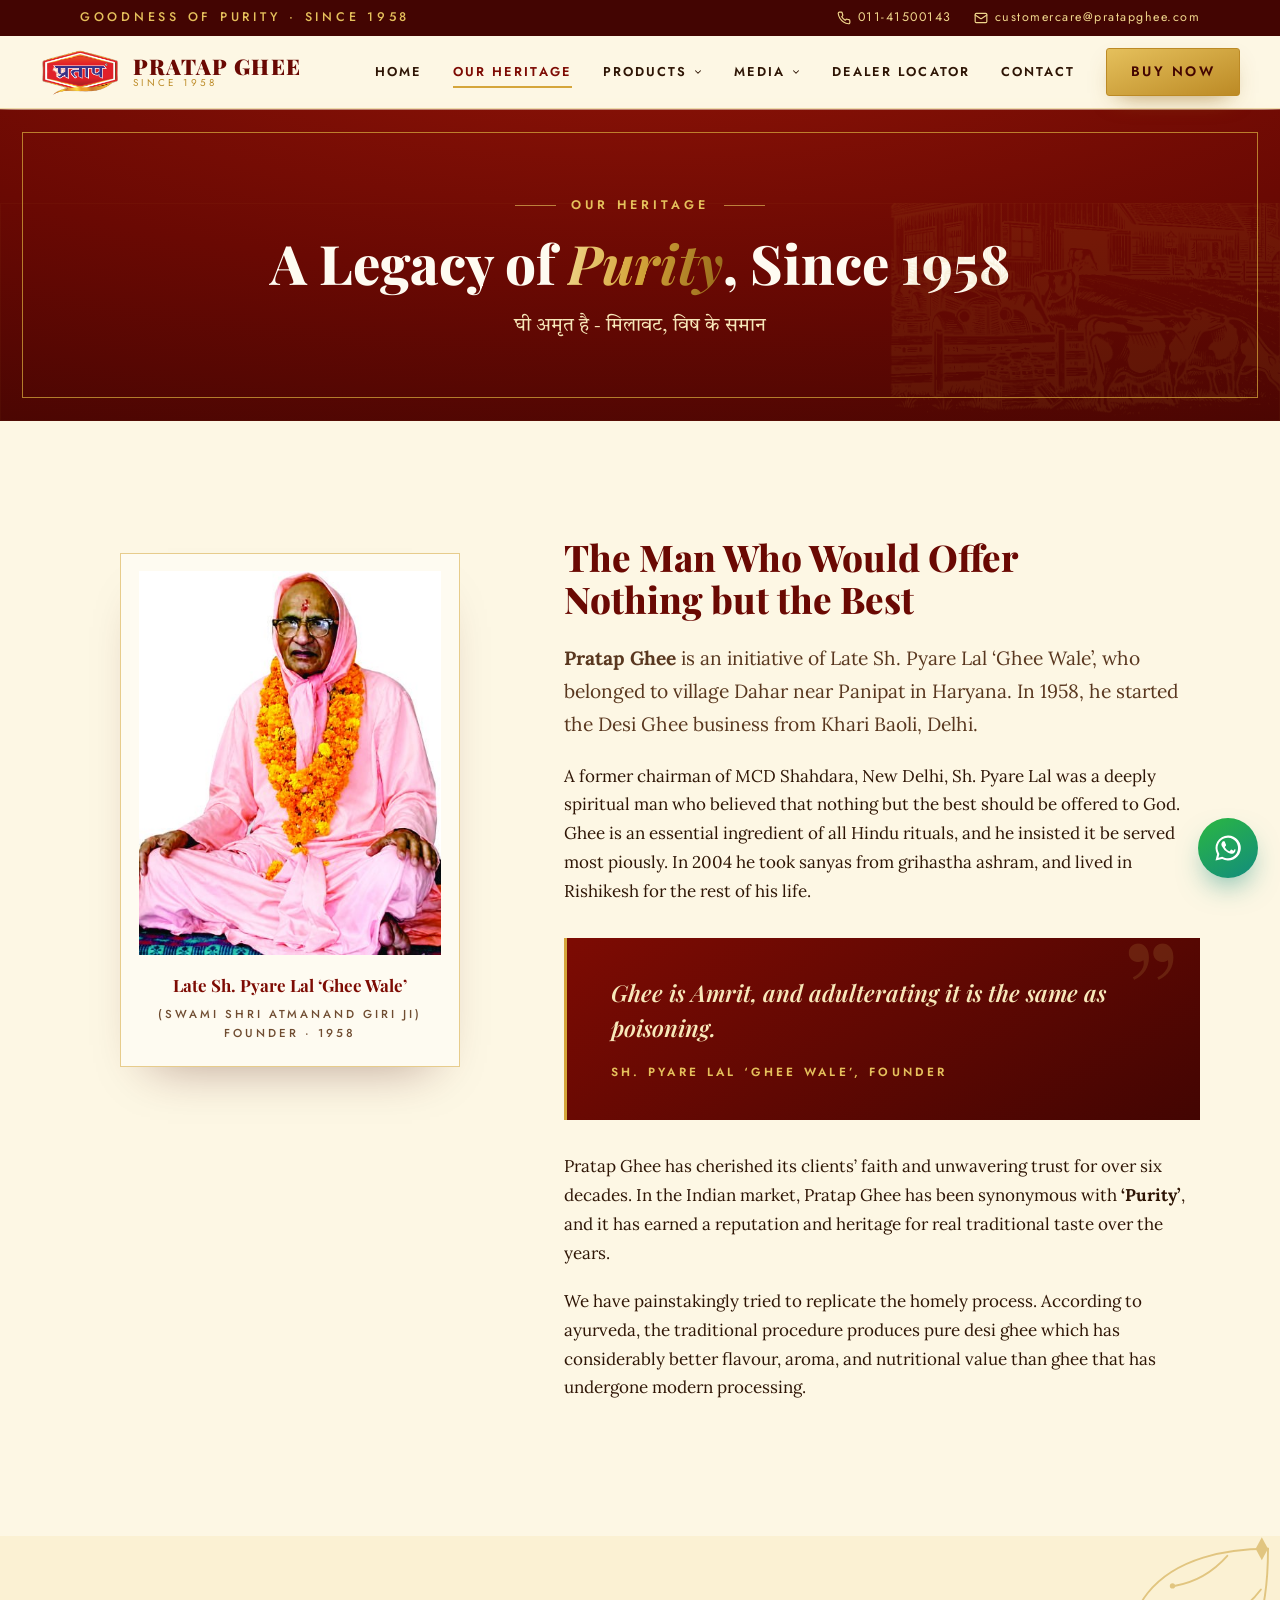
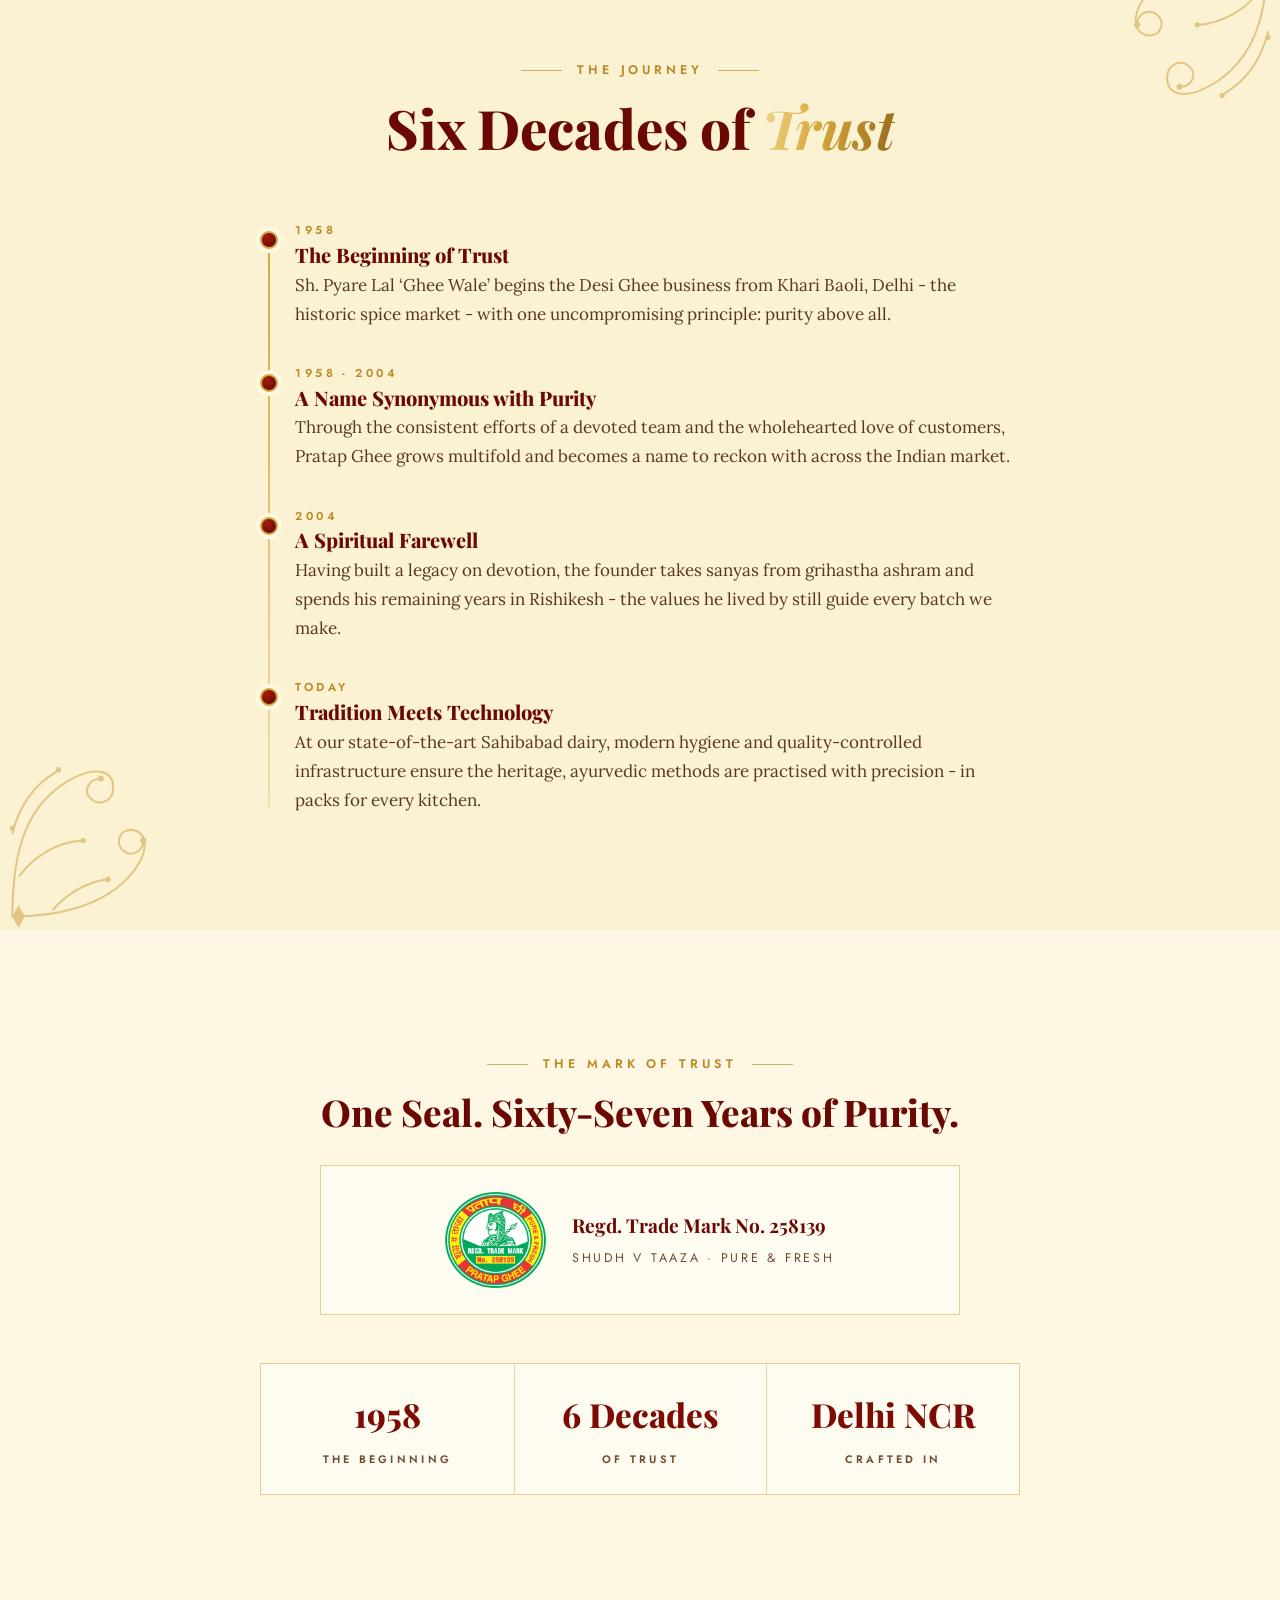
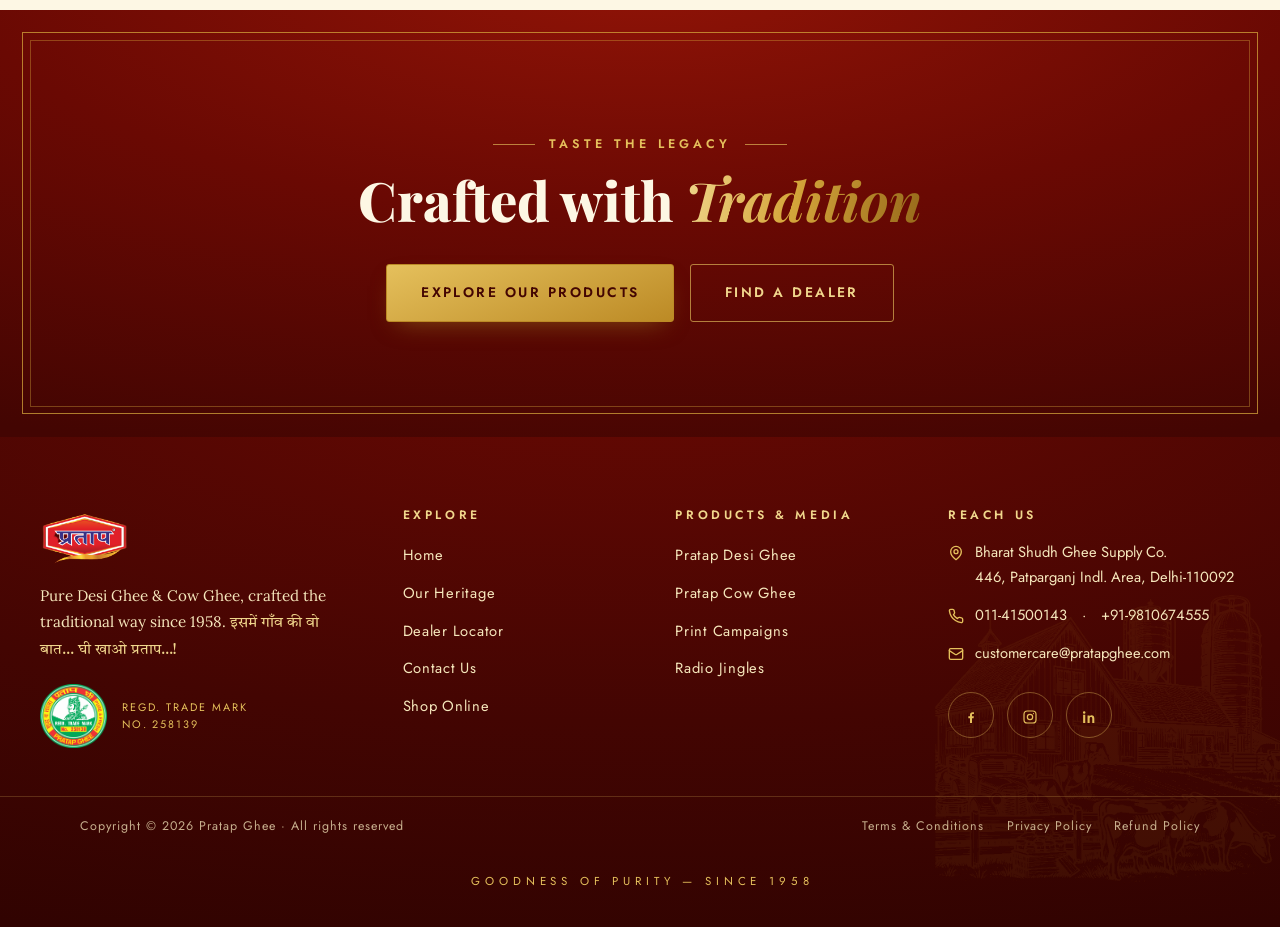
==== about.html @ 8f1a47c0 "Pratap Ghee website - design review build" ====
<!doctype html>
<html lang="en">
<head>
  <meta charset="utf-8">
  <meta name="viewport" content="width=device-width, initial-scale=1">
  <meta name="robots" content="noindex, nofollow">
  <title>Our Heritage - A Legacy of Purity Since 1958 | Pratap Ghee</title>
  <meta name="description" content="The story of Pratap Ghee - founded in 1958 by Late Sh. Pyare Lal 'Ghee Wale' at Khari Baoli, Delhi. Six decades of purity, tradition and trust.">
  <link rel="icon" type="image/png" href="assets/img/favicon.png">
  <link rel="preconnect" href="https://fonts.googleapis.com">
  <link rel="preconnect" href="https://fonts.gstatic.com" crossorigin>
  <link href="https://fonts.googleapis.com/css2?family=Playfair+Display:ital,wght@0,600;0,700;0,800;0,900;1,600;1,700&family=Lora:ital,wght@0,400;0,500;1,400&family=Jost:wght@400;500;600;700&family=Tiro+Devanagari+Hindi&display=swap" rel="stylesheet">
  <link rel="stylesheet" href="css/style.css">
</head>
<body>
  <a class="skip-link" href="#main">Skip to main content</a>

  <div class="topbar">
    <div class="container">
      <span class="topbar__tag">Goodness of Purity &middot; Since 1958</span>
      <div class="topbar__links">
        <a href="tel:01141500143"><svg viewBox="0 0 24 24" fill="none" stroke="currentColor" stroke-width="2" stroke-linecap="round" stroke-linejoin="round" aria-hidden="true"><path d="M22 16.9v3a2 2 0 0 1-2.2 2 19.8 19.8 0 0 1-8.6-3.1 19.5 19.5 0 0 1-6-6A19.8 19.8 0 0 1 2.1 4.2 2 2 0 0 1 4.1 2h3a2 2 0 0 1 2 1.7c.13.96.36 1.9.7 2.8a2 2 0 0 1-.45 2.1L8.1 9.9a16 16 0 0 0 6 6l1.3-1.3a2 2 0 0 1 2.1-.45c.9.34 1.84.57 2.8.7A2 2 0 0 1 22 16.9z"/></svg>011-41500143</a>
        <a href="mailto:customercare@pratapghee.com"><svg viewBox="0 0 24 24" fill="none" stroke="currentColor" stroke-width="2" stroke-linecap="round" stroke-linejoin="round" aria-hidden="true"><rect width="20" height="16" x="2" y="4" rx="2"/><path d="m22 7-8.97 5.7a1.94 1.94 0 0 1-2.06 0L2 7"/></svg>customercare@pratapghee.com</a>
      </div>
    </div>
  </div>

  <header class="site-header">
    <div class="container site-header__inner">
      <a class="brand" href="index.html" aria-label="Pratap Ghee - Home">
        <img src="assets/img/logo.png" alt="Pratap Ghee logo" width="151" height="98">
        <span class="brand__text">
          <span class="brand__name">PRATAP GHEE</span>
          <span class="brand__tag">Since 1958</span>
        </span>
      </a>
      <nav class="nav" aria-label="Primary">
        <a class="nav__link" href="index.html">Home</a>
        <a class="nav__link" href="about.html" aria-current="page">Our Heritage</a>
        <div class="has-dropdown">
          <button class="nav__link" type="button" aria-expanded="false" aria-haspopup="true">Products
            <svg class="nav__caret" viewBox="0 0 24 24" fill="none" stroke="currentColor" stroke-width="2.5" stroke-linecap="round" stroke-linejoin="round" aria-hidden="true"><path d="m6 9 6 6 6-6"/></svg>
          </button>
          <div class="dropdown">
            <a href="pratap-desi-ghee.html">Pratap Desi Ghee</a>
            <a href="pratap-cow-ghee.html">Pratap Cow Ghee</a>
          </div>
        </div>
        <div class="has-dropdown">
          <button class="nav__link" type="button" aria-expanded="false" aria-haspopup="true">Media
            <svg class="nav__caret" viewBox="0 0 24 24" fill="none" stroke="currentColor" stroke-width="2.5" stroke-linecap="round" stroke-linejoin="round" aria-hidden="true"><path d="m6 9 6 6 6-6"/></svg>
          </button>
          <div class="dropdown">
            <a href="print.html">Print Campaigns</a>
            <a href="radio.html">Radio Jingles</a>
          </div>
        </div>
        <a class="nav__link" href="dealer-locator.html">Dealer Locator</a>
        <a class="nav__link" href="contact.html">Contact</a>
        <a class="btn btn--gold" href="https://www.shop.pratapghee.com/" target="_blank" rel="noopener">Buy Now</a>
      </nav>
      <button class="nav-toggle" id="nav-open" aria-expanded="false" aria-label="Open menu">
        <svg viewBox="0 0 24 24" fill="none" stroke="currentColor" stroke-width="2" stroke-linecap="round" aria-hidden="true"><path d="M4 6h16M4 12h16M4 18h16"/></svg>
      </button>
    </div>
  </header>

  <div class="drawer" id="drawer">
    <div class="drawer__scrim"></div>
    <div class="drawer__panel" role="dialog" aria-modal="true" aria-label="Menu">
      <div class="drawer__head">
        <img src="assets/img/logo.png" alt="Pratap Ghee">
        <button class="drawer__close" id="nav-close" aria-label="Close menu">
          <svg viewBox="0 0 24 24" fill="none" stroke="currentColor" stroke-width="2" stroke-linecap="round" aria-hidden="true"><path d="M18 6 6 18M6 6l12 12"/></svg>
        </button>
      </div>
      <nav aria-label="Mobile">
        <a href="index.html">Home</a>
        <a href="about.html" aria-current="page">Our Heritage</a>
        <span class="drawer__group">Products</span>
        <a class="drawer__sub" href="pratap-desi-ghee.html">Pratap Desi Ghee</a>
        <a class="drawer__sub" href="pratap-cow-ghee.html">Pratap Cow Ghee</a>
        <span class="drawer__group">Media</span>
        <a class="drawer__sub" href="print.html">Print Campaigns</a>
        <a class="drawer__sub" href="radio.html">Radio Jingles</a>
        <a href="dealer-locator.html">Dealer Locator</a>
        <a href="contact.html">Contact</a>
        <a class="btn btn--gold" href="https://www.shop.pratapghee.com/" target="_blank" rel="noopener">Buy Now</a>
      </nav>
    </div>
  </div>

  <main id="main">
    <section class="page-hero gold-frame">
      <div class="container">
        <p class="eyebrow reveal">Our Heritage</p>
        <h1 class="display-lg reveal" data-delay="1">A Legacy of <em class="gold-italic">Purity</em>, Since 1958</h1>
        <p class="sub reveal" data-delay="2" lang="hi">घी अमृत है - मिलावट, विष के समान</p>
      </div>
    </section>

    <section class="section section--cream" aria-labelledby="story-h">
      <div class="container heritage">
        <figure class="portrait-card reveal">
          <img src="assets/img/founder.jpg" alt="Late Sh. Pyare Lal 'Ghee Wale' (Swami Shri Atmanand Giri Ji), founder of Pratap Ghee, seated in saffron robes with a marigold garland" width="434" height="550">
          <figcaption>Late Sh. Pyare Lal &lsquo;Ghee Wale&rsquo;<span>(Swami Shri Atmanand Giri Ji)<br>Founder &middot; 1958</span></figcaption>
        </figure>
        <div>
          <h2 id="story-h" class="display-md reveal">The Man Who Would Offer<br>Nothing but the Best</h2>
          <p class="lead reveal" data-delay="1"><strong>Pratap Ghee</strong> is an initiative of Late Sh. Pyare Lal &lsquo;Ghee Wale&rsquo;, who belonged to village Dahar near Panipat in Haryana. In 1958, he started the Desi Ghee business from Khari Baoli, Delhi.</p>
          <p class="reveal" data-delay="1">A former chairman of MCD Shahdara, New Delhi, Sh. Pyare Lal was a deeply spiritual man who believed that nothing but the best should be offered to God. Ghee is an essential ingredient of all Hindu rituals, and he insisted it be served most piously. In 2004 he took sanyas from grihastha ashram, and lived in Rishikesh for the rest of his life.</p>
          <div class="quote-box reveal" data-delay="2">
            <blockquote>Ghee is Amrit, and adulterating it is the same as poisoning.</blockquote>
            <cite>Sh. Pyare Lal &lsquo;Ghee Wale&rsquo;, Founder</cite>
          </div>
          <p class="reveal" data-delay="2">Pratap Ghee has cherished its clients&rsquo; faith and unwavering trust for over six decades. In the Indian market, Pratap Ghee has been synonymous with <strong>&lsquo;Purity&rsquo;</strong>, and it has earned a reputation and heritage for real traditional taste over the years.</p>
          <p class="reveal" data-delay="2">We have painstakingly tried to replicate the homely process. According to ayurveda, the traditional procedure produces pure desi ghee which has considerably better flavour, aroma, and nutritional value than ghee that has undergone modern processing.</p>
        </div>
      </div>
    </section>

    <section class="section section--parchment flourish" aria-labelledby="journey-h">
      <div class="container">
        <div class="section__head">
          <p class="eyebrow reveal">The Journey</p>
          <h2 id="journey-h" class="display-lg reveal">Six Decades of <em class="gold-italic">Trust</em></h2>
        </div>
        <div class="timeline">
          <div class="timeline-item reveal">
            <h3><span>1958</span>The Beginning of Trust</h3>
            <p>Sh. Pyare Lal &lsquo;Ghee Wale&rsquo; begins the Desi Ghee business from Khari Baoli, Delhi - the historic spice market - with one uncompromising principle: purity above all.</p>
          </div>
          <div class="timeline-item reveal" data-delay="1">
            <h3><span>1958 - 2004</span>A Name Synonymous with Purity</h3>
            <p>Through the consistent efforts of a devoted team and the wholehearted love of customers, Pratap Ghee grows multifold and becomes a name to reckon with across the Indian market.</p>
          </div>
          <div class="timeline-item reveal" data-delay="2">
            <h3><span>2004</span>A Spiritual Farewell</h3>
            <p>Having built a legacy on devotion, the founder takes sanyas from grihastha ashram and spends his remaining years in Rishikesh - the values he lived by still guide every batch we make.</p>
          </div>
          <div class="timeline-item reveal" data-delay="3">
            <h3><span>Today</span>Tradition Meets Technology</h3>
            <p>At our state-of-the-art Sahibabad dairy, modern hygiene and quality-controlled infrastructure ensure the heritage, ayurvedic methods are practised with precision - in packs for every kitchen.</p>
          </div>
        </div>
      </div>
    </section>

    <section class="section section--cream" aria-labelledby="seal-h">
      <div class="container">
        <div class="section__head" style="margin-bottom:2rem;">
          <p class="eyebrow reveal">The Mark of Trust</p>
          <h2 id="seal-h" class="display-md reveal">One Seal. Sixty-Seven Years of Purity.</h2>
        </div>
        <div class="seal-strip reveal" data-delay="1">
          <img src="assets/img/trademark.png" alt="Pratap Ghee registered trademark seal featuring Maharana Pratap">
          <div>
            <strong>Regd. Trade Mark No. 258139</strong>
            <span>Shudh v Taaza &middot; Pure &amp; Fresh</span>
          </div>
        </div>
        <div class="stat-band mt-3 reveal" data-delay="2" style="max-width:760px; margin-inline:auto;">
          <div><strong>1958</strong><span>The Beginning</span></div>
          <div><strong>6 Decades</strong><span>Of Trust</span></div>
          <div><strong>Delhi NCR</strong><span>Crafted In</span></div>
        </div>
      </div>
    </section>

    <section class="section section--maroon on-maroon cta-band gold-frame" aria-labelledby="cta-h">
      <div class="container">
        <p class="eyebrow reveal">Taste the Legacy</p>
        <h2 id="cta-h" class="display-lg reveal">Crafted with <em class="gold-italic">Tradition</em></h2>
        <div class="btn-row reveal" data-delay="1">
          <a class="btn btn--gold" href="pratap-desi-ghee.html">Explore Our Products</a>
          <a class="btn btn--ghost-gold" href="dealer-locator.html">Find a Dealer</a>
        </div>
      </div>
    </section>
  </main>

  <footer class="site-footer">
    <div class="container footer-grid">
      <div class="footer-brand">
        <img class="footer-logo" src="assets/img/logo.png" alt="Pratap Ghee">
        <p>Pure Desi Ghee &amp; Cow Ghee, crafted the traditional way since 1958. <span class="hindi" lang="hi">इसमें गाँव की वो बात... घी खाओ प्रताप...!</span></p>
        <div class="footer-seal">
          <img src="assets/img/trademark.png" alt="Pratap Ghee registered trademark seal" loading="lazy">
          <span>Regd. Trade Mark<br>No. 258139</span>
        </div>
      </div>
      <div>
        <h4>Explore</h4>
        <ul>
          <li><a href="index.html">Home</a></li>
          <li><a href="about.html">Our Heritage</a></li>
          <li><a href="dealer-locator.html">Dealer Locator</a></li>
          <li><a href="contact.html">Contact Us</a></li>
          <li><a href="https://www.shop.pratapghee.com/" target="_blank" rel="noopener">Shop Online</a></li>
        </ul>
      </div>
      <div>
        <h4>Products &amp; Media</h4>
        <ul>
          <li><a href="pratap-desi-ghee.html">Pratap Desi Ghee</a></li>
          <li><a href="pratap-cow-ghee.html">Pratap Cow Ghee</a></li>
          <li><a href="print.html">Print Campaigns</a></li>
          <li><a href="radio.html">Radio Jingles</a></li>
        </ul>
      </div>
      <div class="footer-contact">
        <h4>Reach Us</h4>
        <p><svg viewBox="0 0 24 24" fill="none" stroke="currentColor" stroke-width="2" stroke-linecap="round" stroke-linejoin="round" aria-hidden="true"><path d="M20 10c0 6-8 12-8 12s-8-6-8-12a8 8 0 0 1 16 0z"/><circle cx="12" cy="10" r="3"/></svg>Bharat Shudh Ghee Supply Co.<br>446, Patparganj Indl. Area, Delhi-110092</p>
        <p><svg viewBox="0 0 24 24" fill="none" stroke="currentColor" stroke-width="2" stroke-linecap="round" stroke-linejoin="round" aria-hidden="true"><path d="M22 16.9v3a2 2 0 0 1-2.2 2 19.8 19.8 0 0 1-8.6-3.1 19.5 19.5 0 0 1-6-6A19.8 19.8 0 0 1 2.1 4.2 2 2 0 0 1 4.1 2h3a2 2 0 0 1 2 1.7c.13.96.36 1.9.7 2.8a2 2 0 0 1-.45 2.1L8.1 9.9a16 16 0 0 0 6 6l1.3-1.3a2 2 0 0 1 2.1-.45c.9.34 1.84.57 2.8.7A2 2 0 0 1 22 16.9z"/></svg><a href="tel:01141500143">011-41500143</a>&nbsp;&middot;&nbsp;<a href="tel:+919810674555">+91-9810674555</a></p>
        <p><svg viewBox="0 0 24 24" fill="none" stroke="currentColor" stroke-width="2" stroke-linecap="round" stroke-linejoin="round" aria-hidden="true"><rect width="20" height="16" x="2" y="4" rx="2"/><path d="m22 7-8.97 5.7a1.94 1.94 0 0 1-2.06 0L2 7"/></svg><a href="mailto:customercare@pratapghee.com">customercare@pratapghee.com</a></p>
        <div class="social-row">
          <a href="https://www.facebook.com/pratapgheeofficial" target="_blank" rel="noopener" aria-label="Pratap Ghee on Facebook"><svg viewBox="0 0 24 24" fill="currentColor" aria-hidden="true"><path d="M13.5 21v-7h2.4l.4-3h-2.8V9.1c0-.9.2-1.5 1.5-1.5h1.4V4.9c-.3 0-1.2-.1-2.2-.1-2.2 0-3.7 1.3-3.7 3.9V11H8v3h2.5v7z"/></svg></a>
          <a href="https://www.instagram.com/pratapghee/" target="_blank" rel="noopener" aria-label="Pratap Ghee on Instagram"><svg viewBox="0 0 24 24" fill="none" stroke="currentColor" stroke-width="1.8" stroke-linecap="round" stroke-linejoin="round" aria-hidden="true"><rect width="18" height="18" x="3" y="3" rx="5"/><circle cx="12" cy="12" r="4"/><circle cx="17.2" cy="6.8" r=".9" fill="currentColor" stroke="none"/></svg></a>
          <a href="https://www.linkedin.com/company/pratapghee" target="_blank" rel="noopener" aria-label="Pratap Ghee on LinkedIn"><svg viewBox="0 0 24 24" fill="currentColor" aria-hidden="true"><path d="M6.4 8.6H3.2V21h3.2zM4.8 3.2a1.9 1.9 0 1 0 0 3.8 1.9 1.9 0 0 0 0-3.8zM13 14.5c0-1.4.6-2.4 2-2.4s1.9 1 1.9 2.4V21H20v-6.9c0-3.2-1.7-4.7-4-4.7a3.9 3.9 0 0 0-3 1.6v-1.4H9.8V21H13z"/></svg></a>
        </div>
      </div>
    </div>
    <div class="footer-bottom">
      <div class="container">
        <p>Copyright &copy; <span id="year">2026</span> Pratap Ghee &middot; All rights reserved</p>
        <div class="pol-links">
          <a href="terms-conditions.html">Terms &amp; Conditions</a>
          <a href="privacy-policy.html">Privacy Policy</a>
          <a href="refund-policy.html">Refund Policy</a>
        </div>
      </div>
    </div>
    <p class="footer-tagline">Goodness of Purity &mdash; Since 1958</p>
  </footer>

  <a class="wa-float" href="https://wa.me/919810780490?text=Hello%2C%20I%20am%20interested%20in%20Pratap%20Ghee.%20Please%20get%20in%20touch." target="_blank" rel="noopener" aria-label="Chat with Pratap Ghee on WhatsApp">
    <svg viewBox="0 0 24 24" fill="currentColor" aria-hidden="true"><path d="M12 2a10 10 0 0 0-8.7 14.9L2 22l5.3-1.3A10 10 0 1 0 12 2zm0 18.2c-1.5 0-3-.4-4.3-1.1l-.3-.2-3.1.8.8-3-.2-.3A8.2 8.2 0 1 1 12 20.2zm4.6-6.1c-.3-.1-1.5-.7-1.7-.8-.2-.1-.4-.1-.6.1l-.8 1c-.1.2-.3.2-.5.1a6.7 6.7 0 0 1-3.4-3c-.3-.4 0-.5.1-.7l.4-.5c.1-.1.2-.3.3-.4.1-.2 0-.3 0-.5L9.4 7c-.2-.5-.4-.4-.6-.4h-.5c-.2 0-.5.1-.7.3-.9.9-1.2 2.1-.6 3.5a11.9 11.9 0 0 0 4.5 5c.6.4 1.4.8 2.3 1 .9.3 1.7.2 2.3-.1.7-.3 1.5-1 1.7-1.8.2-.8.2-1.4.1-1.5s-.2-.2-.5-.3z"/></svg>
  </a>

  <script src="js/main.js" defer></script>
</body>
</html>
---- css/style.css ----
/* ==========================================================================
   PRATAP GHEE - Goodness of Purity, Since 1958
   Royal heritage design system drawn from the 2026 product catalogue:
   deep maroon canvases, gold double-rule frames, parchment pages,
   serif display type with gold italic accents.
   ========================================================================== */

/* ---------- Tokens ---------- */
:root {
  /* maroon canvas */
  --maroon-950: #430502;
  --maroon-900: #560702;
  --maroon-800: #6A0903;
  --maroon-700: #7D0B03;
  --maroon-600: #921407;
  --maroon-500: #A81C0A;
  --red-accent: #C22A1B;

  /* gold */
  --gold-200: #F7E7B9;
  --gold-300: #F0D68C;
  --gold-400: #E5C05C;
  --gold-500: #D5A63B;
  --gold-600: #BC8A25;
  --gold-700: #96691A;

  /* parchment / cream */
  --cream-25:  #FEFBF1;
  --cream-50:  #FDF7E4;
  --cream-100: #FBF1D3;
  --cream-200: #F6E7BC;
  --cream-300: #EDD79E;

  /* ink on cream */
  --ink-900: #2E1505;
  --ink-700: #59371F;
  --ink-600: #6F4C31;

  /* type */
  --font-display: "Playfair Display", "Georgia", serif;
  --font-prose: "Lora", "Georgia", serif;
  --font-ui: "Jost", "Segoe UI", sans-serif;
  --font-hindi: "Tiro Devanagari Hindi", "Mangal", serif;

  /* rhythm */
  --section-pad: clamp(4rem, 9vw, 7.5rem);
  --container: 1200px;

  /* motion */
  --ease-out: cubic-bezier(.22, .61, .36, 1);
  --dur: 260ms;

  /* z scale */
  --z-header: 100;
  --z-drawer: 200;
  --z-lightbox: 1000;
}

/* ---------- Reset & base ---------- */
*, *::before, *::after { box-sizing: border-box; }
html { scroll-behavior: smooth; }
body {
  margin: 0;
  font-family: var(--font-prose);
  font-size: 1.0625rem;
  line-height: 1.7;
  color: var(--ink-900);
  background: var(--cream-50);
  -webkit-font-smoothing: antialiased;
  overflow-x: hidden;
}
img { max-width: 100%; height: auto; display: block; }
a { color: var(--maroon-700); text-decoration: none; transition: color var(--dur) var(--ease-out); }
a:hover { color: var(--maroon-500); }
button { font-family: inherit; cursor: pointer; }
h1, h2, h3, h4 { font-family: var(--font-display); line-height: 1.15; margin: 0 0 .6em; color: var(--maroon-800); font-weight: 800; }
p { margin: 0 0 1.1em; }
:focus-visible { outline: 3px solid var(--gold-500); outline-offset: 3px; border-radius: 2px; }
::selection { background: var(--maroon-700); color: var(--gold-200); }

.container { max-width: var(--container); margin-inline: auto; padding-inline: clamp(1.25rem, 4vw, 2.5rem); }
.hindi { font-family: var(--font-hindi); }

/* ---------- Utility type ---------- */
.eyebrow {
  display: inline-flex; align-items: center; gap: .9rem;
  font-family: var(--font-ui); font-size: .78rem; font-weight: 600;
  letter-spacing: .32em; text-transform: uppercase; color: var(--gold-600);
}
.eyebrow::before, .eyebrow::after {
  content: ""; height: 1px; width: 2.6rem; background: currentColor; opacity: .65;
}
.eyebrow--left::before { display: none; }
.on-maroon .eyebrow, .eyebrow.on-gold { color: var(--gold-400); }

.display-xl { font-size: clamp(2.6rem, 6.4vw, 4.6rem); letter-spacing: -.01em; }
.display-lg { font-size: clamp(2.1rem, 4.6vw, 3.4rem); }
.display-md { font-size: clamp(1.6rem, 3vw, 2.3rem); }
.gold-italic { font-style: italic; font-weight: 700; color: transparent;
  background: linear-gradient(100deg, var(--gold-300), var(--gold-500) 45%, var(--gold-700));
  -webkit-background-clip: text; background-clip: text;
}
.lead { font-size: clamp(1.05rem, 1.5vw, 1.2rem); color: var(--ink-700); }
.on-maroon { color: var(--cream-100); }
.on-maroon h1, .on-maroon h2, .on-maroon h3 { color: var(--cream-50); }
.on-maroon p { color: var(--cream-200); }

/* ---------- Ornaments ---------- */
.ornament { display: flex; justify-content: center; margin: 1.1rem 0 1.4rem; color: var(--gold-500); }
.ornament svg { width: 150px; height: 22px; }
.rule-title {
  display: flex; align-items: center; gap: 1rem;
  font-family: var(--font-ui); font-weight: 600; font-size: .82rem;
  letter-spacing: .3em; text-transform: uppercase; color: var(--maroon-700);
}
.rule-title::after { content: ""; flex: 1; height: 1px; background: linear-gradient(90deg, var(--maroon-700), transparent); opacity: .5; }

/* Catalogue-style gold frame with corner notches */
.gold-frame { position: relative; }
.gold-frame::before {
  content: ""; position: absolute; inset: clamp(.7rem, 2vw, 1.4rem);
  border: 1px solid color-mix(in srgb, var(--gold-500) 75%, transparent);
  pointer-events: none;
  -webkit-mask:
    linear-gradient(#000 0 0) padding-box,
    linear-gradient(#000 0 0);
}
.gold-frame::after {
  content: ""; position: absolute; inset: clamp(1.05rem, 2.4vw, 1.85rem);
  border: 1px solid color-mix(in srgb, var(--gold-500) 38%, transparent);
  pointer-events: none;
}

/* ---------- Buttons ---------- */
.btn {
  display: inline-flex; align-items: center; justify-content: center; gap: .6rem;
  font-family: var(--font-ui); font-weight: 600; font-size: .86rem;
  letter-spacing: .18em; text-transform: uppercase;
  padding: 1rem 2.1rem; min-height: 48px; border-radius: 3px;
  border: 1px solid transparent; cursor: pointer;
  transition: transform var(--dur) var(--ease-out), box-shadow var(--dur) var(--ease-out),
              background var(--dur) var(--ease-out), color var(--dur) var(--ease-out),
              border-color var(--dur) var(--ease-out);
}
.btn:active { transform: scale(.97); }
.btn svg { width: 18px; height: 18px; flex: none; }
.btn--gold {
  background: linear-gradient(160deg, var(--gold-400), var(--gold-600));
  color: var(--maroon-950); border-color: var(--gold-600);
  box-shadow: 0 10px 26px -12px rgba(150, 105, 26, .8);
}
.btn--gold:hover { transform: translateY(-2px); box-shadow: 0 16px 30px -12px rgba(150, 105, 26, .9); color: var(--maroon-950); }
.btn--maroon {
  background: linear-gradient(160deg, var(--maroon-600), var(--maroon-800));
  color: var(--gold-200); border-color: var(--maroon-800);
  box-shadow: 0 10px 26px -12px rgba(103, 10, 3, .65);
}
.btn--maroon:hover { transform: translateY(-2px); color: var(--gold-200); box-shadow: 0 16px 32px -12px rgba(103, 10, 3, .8); }
.btn--ghost-gold { background: transparent; color: var(--gold-300); border-color: color-mix(in srgb, var(--gold-400) 65%, transparent); }
.btn--ghost-gold:hover { background: rgba(229, 192, 92, .12); color: var(--gold-200); transform: translateY(-2px); }
.btn--ghost-maroon { background: transparent; color: var(--maroon-700); border-color: color-mix(in srgb, var(--maroon-700) 45%, transparent); }
.btn--ghost-maroon:hover { background: rgba(125, 11, 3, .07); transform: translateY(-2px); }

/* ---------- Top strip ---------- */
.topbar {
  background: var(--maroon-950);
  color: var(--gold-300);
  font-family: var(--font-ui); font-size: .78rem; letter-spacing: .12em;
  padding: .45rem 0;
}
.topbar .container { display: flex; justify-content: space-between; align-items: center; gap: 1rem; }
.topbar a { color: var(--gold-300); display: inline-flex; align-items: center; gap: .4rem; }
.topbar a:hover { color: var(--gold-200); }
.topbar svg { width: 14px; height: 14px; }
.topbar__tag { text-transform: uppercase; letter-spacing: .3em; font-weight: 500; color: var(--gold-400); }
.topbar__links { display: flex; gap: 1.4rem; }
@media (max-width: 760px) { .topbar__tag { display: none; } .topbar .container { justify-content: center; } }

/* ---------- Header ---------- */
.site-header {
  position: sticky; top: 0; z-index: var(--z-header);
  background: color-mix(in srgb, var(--cream-50) 94%, transparent);
  backdrop-filter: blur(10px);
  border-bottom: 1px solid color-mix(in srgb, var(--gold-500) 35%, transparent);
  transition: box-shadow var(--dur) var(--ease-out);
}
.site-header.is-scrolled { box-shadow: 0 10px 30px -18px rgba(67, 5, 2, .45); }
.site-header__inner { display: flex; align-items: center; justify-content: space-between; gap: 1.5rem; padding: .65rem 0; }
.brand { display: flex; align-items: center; gap: .8rem; }
.brand img { height: 52px; width: auto; }
.brand__text { display: flex; flex-direction: column; line-height: 1.1; }
.brand__name { font-family: var(--font-display); font-weight: 900; font-size: 1.35rem; letter-spacing: .06em; color: var(--maroon-800); }
.brand__tag { font-family: var(--font-ui); font-size: .62rem; letter-spacing: .34em; text-transform: uppercase; color: var(--gold-600); }

.nav { display: flex; align-items: center; gap: .25rem; }
.nav a.nav__link, .nav button.nav__link {
  font-family: var(--font-ui); font-size: .8rem; font-weight: 600;
  letter-spacing: .16em; text-transform: uppercase; color: var(--ink-900);
  padding: .8rem .85rem; background: none; border: 0; display: inline-flex; align-items: center; gap: .35rem;
  border-radius: 3px; cursor: pointer; position: relative;
}
.nav a.nav__link::after, .nav button.nav__link::after {
  content: ""; position: absolute; left: .85rem; right: .85rem; bottom: .45rem; height: 2px;
  background: var(--gold-500); transform: scaleX(0); transform-origin: left;
  transition: transform var(--dur) var(--ease-out);
}
.nav a.nav__link:hover::after, .nav a.nav__link[aria-current="page"]::after,
.nav button.nav__link:hover::after, .nav .has-dropdown.is-open > button::after { transform: scaleX(1); }
.nav a.nav__link[aria-current="page"] { color: var(--maroon-700); }
.nav__caret { width: 10px; height: 10px; transition: transform var(--dur) var(--ease-out); }
.has-dropdown { position: relative; }
.has-dropdown.is-open > button .nav__caret { transform: rotate(180deg); }
.dropdown {
  position: absolute; top: calc(100% + .4rem); left: 50%; transform: translateX(-50%) translateY(6px);
  min-width: 215px; background: var(--cream-25);
  border: 1px solid color-mix(in srgb, var(--gold-500) 45%, transparent);
  box-shadow: 0 22px 44px -20px rgba(67, 5, 2, .5);
  border-radius: 4px; padding: .45rem;
  opacity: 0; visibility: hidden; transition: opacity var(--dur) var(--ease-out), transform var(--dur) var(--ease-out), visibility var(--dur);
}
.has-dropdown.is-open .dropdown, .has-dropdown:focus-within .dropdown { opacity: 1; visibility: visible; transform: translateX(-50%) translateY(0); }
@media (hover: hover) { .has-dropdown:hover .dropdown { opacity: 1; visibility: visible; transform: translateX(-50%) translateY(0); } }
.dropdown a {
  display: block; padding: .7rem .9rem; font-family: var(--font-ui); font-size: .8rem;
  font-weight: 600; letter-spacing: .12em; text-transform: uppercase; color: var(--ink-900); border-radius: 3px;
}
.dropdown a:hover { background: var(--cream-100); color: var(--maroon-700); }
.nav .btn { margin-left: .8rem; padding: .72rem 1.5rem; min-height: 44px; }

.nav-toggle { display: none; background: none; border: 0; padding: .6rem; color: var(--maroon-800); }
.nav-toggle svg { width: 30px; height: 30px; }

@media (max-width: 1023px) {
  .nav { display: none; }
  .nav-toggle { display: inline-flex; }
}

/* ---------- Mobile drawer ---------- */
.drawer {
  position: fixed; inset: 0; z-index: var(--z-drawer); visibility: hidden;
}
.drawer.is-open { visibility: visible; }
.drawer__scrim { position: absolute; inset: 0; background: rgba(46, 21, 5, .55); opacity: 0; transition: opacity var(--dur) var(--ease-out); }
.drawer.is-open .drawer__scrim { opacity: 1; }
.drawer__panel {
  position: absolute; top: 0; right: 0; bottom: 0; width: min(21rem, 88vw);
  background: linear-gradient(175deg, var(--maroon-800), var(--maroon-950));
  padding: 1.4rem 1.6rem 2.5rem; overflow-y: auto;
  transform: translateX(100%); transition: transform 300ms var(--ease-out);
}
.drawer.is-open .drawer__panel { transform: translateX(0); }
.drawer__head { display: flex; justify-content: space-between; align-items: center; margin-bottom: 1.6rem; }
.drawer__head img { height: 46px; width: auto; }
.drawer__close { background: none; border: 0; color: var(--gold-300); padding: .55rem; }
.drawer__close svg { width: 26px; height: 26px; }
.drawer nav a, .drawer nav .drawer__group {
  display: block; font-family: var(--font-ui); font-weight: 600; font-size: .92rem;
  letter-spacing: .18em; text-transform: uppercase; color: var(--cream-100);
  padding: .85rem .2rem; border-bottom: 1px solid rgba(229, 192, 92, .18);
}
.drawer nav a:hover { color: var(--gold-300); }
.drawer__group { color: var(--gold-400) !important; font-size: .72rem !important; letter-spacing: .3em !important; border-bottom: 0 !important; padding-bottom: .2rem !important; margin-top: .7rem; }
.drawer nav a.drawer__sub { padding-left: 1.1rem; font-size: .82rem; }
.drawer .btn { width: 100%; margin-top: 1.6rem; }

/* ---------- Hero ---------- */
.hero {
  position: relative; overflow: hidden;
  background:
    radial-gradient(120% 90% at 50% 0%, var(--maroon-600) 0%, var(--maroon-800) 45%, var(--maroon-950) 100%);
  text-align: center;
}
.hero__art {
  position: absolute; inset: auto 0 0 0; height: 46%; pointer-events: none; opacity: .16;
  background-image: url("../assets/img/barn-gold.png");
  background-repeat: no-repeat; background-position: center bottom; background-size: min(900px, 100%);
  -webkit-mask-image: linear-gradient(180deg, transparent, #000 55%);
  mask-image: linear-gradient(180deg, transparent, #000 55%);
}
.hero__inner { position: relative; padding: clamp(3.5rem, 7vw, 6rem) 0 0; }
.hero__badge {
  width: clamp(92px, 12vw, 124px); height: clamp(92px, 12vw, 124px);
  margin: 0 auto 1.2rem; border-radius: 50%;
  background: radial-gradient(circle at 32% 28%, #fff, #F4EBD3 70%);
  border: 3px solid var(--gold-500);
  box-shadow: 0 0 0 6px rgba(229, 192, 92, .16), 0 18px 40px -18px rgba(0, 0, 0, .65);
  display: grid; place-items: center;
}
.hero__badge img { width: 68%; height: auto; }
.hero h1 { color: var(--cream-25); margin-bottom: .35em; }
.hero__hindi { font-family: var(--font-hindi); font-size: clamp(1.25rem, 2.6vw, 1.7rem); color: var(--gold-300); margin: 0 0 1.2rem; }
.hero__since {
  display: inline-flex; flex-direction: column; align-items: center; gap: .4rem;
  font-family: var(--font-display); font-weight: 700; letter-spacing: .42em; text-indent: .42em;
  color: var(--gold-400); font-size: clamp(1rem, 1.8vw, 1.25rem); margin-bottom: 1.8rem;
}
.hero__cta { display: flex; gap: 1rem; justify-content: center; flex-wrap: wrap; margin-bottom: clamp(2.5rem, 5vw, 4rem); }
.hero__lineup { position: relative; margin: 0 auto; max-width: 1080px; padding: 0 1rem; }
.hero__lineup img { margin: 0 auto; filter: drop-shadow(0 26px 30px rgba(0, 0, 0, .5)); }
.hero__shelf { height: clamp(2.2rem, 4vw, 3.4rem); background: linear-gradient(180deg, var(--maroon-950), #2E0301); }

/* ---------- Gold strip (tagline band) ---------- */
.tagline-band {
  background: linear-gradient(90deg, var(--maroon-950), var(--maroon-800) 50%, var(--maroon-950));
  border-top: 1px solid color-mix(in srgb, var(--gold-500) 55%, transparent);
  border-bottom: 1px solid color-mix(in srgb, var(--gold-500) 55%, transparent);
  color: var(--gold-300); text-align: center;
  font-family: var(--font-ui); letter-spacing: .3em; text-transform: uppercase; font-size: .78rem;
  padding: .85rem 1rem;
}
.tagline-band .hindi { font-family: var(--font-hindi); text-transform: none; letter-spacing: .06em; font-size: .95rem; }
.tagline-band span.dot { color: var(--gold-500); margin: 0 1.1rem; }
/* the spans are: hindi(1) dot(2) dot(3) band-opt(4) - hide the 2nd dot + optional text */
@media (max-width: 700px) { .tagline-band span.dot:nth-of-type(3), .tagline-band .band-opt { display: none; } }

/* ---------- Sections ---------- */
.section { padding-block: var(--section-pad); position: relative; }
.section--cream { background: var(--cream-50); }
.section--parchment { background: var(--cream-100); }
.section--maroon {
  background:
    radial-gradient(110% 120% at 50% -10%, var(--maroon-600) 0%, var(--maroon-800) 48%, var(--maroon-950) 100%);
}
.section__head { text-align: center; max-width: 720px; margin: 0 auto clamp(2.5rem, 5vw, 4rem); }
.section__head .eyebrow { margin-bottom: 1rem; }

/* corner flourishes for parchment sections */
.flourish::before, .flourish::after {
  content: ""; position: absolute; width: clamp(120px, 18vw, 260px); aspect-ratio: 1;
  background-image: url("../assets/img/flourish.svg");
  background-size: contain; background-repeat: no-repeat; opacity: .5; pointer-events: none;
}
.flourish::before { left: 0; bottom: 0; }
.flourish::after { right: 0; top: 0; transform: rotate(180deg); }

/* ---------- Heritage split ---------- */
.heritage { display: grid; grid-template-columns: minmax(280px, 420px) 1fr; gap: clamp(2.5rem, 5vw, 4.5rem); align-items: start; }
@media (max-width: 900px) { .heritage { grid-template-columns: 1fr; } }
.portrait-card {
  background: var(--cream-25); padding: 1.1rem 1.1rem 1.4rem; text-align: center;
  border: 1px solid color-mix(in srgb, var(--gold-500) 55%, transparent);
  box-shadow: 0 26px 50px -30px rgba(67, 5, 2, .4);
}
@media (min-width: 900px) {
  /* sticky only when the portrait sits beside the text column */
  .portrait-card { position: sticky; top: 110px; }
}
.portrait-card img { margin-inline: auto; }
.portrait-card figcaption { font-family: var(--font-display); font-weight: 700; color: var(--maroon-700); margin-top: 1rem; font-size: 1.06rem; }
.portrait-card figcaption span { display: block; font-family: var(--font-ui); font-weight: 500; font-size: .72rem; letter-spacing: .26em; text-transform: uppercase; color: var(--ink-600); margin-top: .3rem; }

.quote-box {
  background: linear-gradient(150deg, var(--maroon-700), var(--maroon-950));
  padding: clamp(1.6rem, 3vw, 2.4rem) clamp(1.8rem, 3.4vw, 2.8rem);
  border-left: 3px solid var(--gold-500);
  margin: 2rem 0; position: relative; overflow: hidden;
}
.quote-box::after {
  content: "\201D"; position: absolute; right: 1.2rem; top: -1.4rem;
  font-family: var(--font-display); font-size: 9rem; color: rgba(229, 192, 92, .14); line-height: 1;
}
.quote-box blockquote { margin: 0; font-family: var(--font-display); font-style: italic; font-weight: 600; font-size: clamp(1.15rem, 2vw, 1.45rem); color: var(--gold-200); line-height: 1.5; }
.quote-box cite { display: block; margin-top: 1rem; font-family: var(--font-ui); font-style: normal; font-weight: 600; font-size: .74rem; letter-spacing: .28em; text-transform: uppercase; color: var(--gold-400); }

.stat-band { display: grid; grid-template-columns: repeat(3, 1fr); border: 1px solid color-mix(in srgb, var(--gold-500) 55%, transparent); background: var(--cream-25); }
.stat-band > div { padding: 1.4rem 1rem; text-align: center; }
.stat-band > div + div { border-left: 1px solid color-mix(in srgb, var(--gold-500) 45%, transparent); }
.stat-band strong { display: block; font-family: var(--font-display); font-weight: 800; font-size: clamp(1.5rem, 2.6vw, 2.1rem); color: var(--maroon-700); }
.stat-band span { font-family: var(--font-ui); font-weight: 600; font-size: .68rem; letter-spacing: .3em; text-transform: uppercase; color: var(--ink-600); }
@media (max-width: 560px) {
  .stat-band { grid-template-columns: 1fr; }
  .stat-band > div + div { border-left: 0; border-top: 1px solid color-mix(in srgb, var(--gold-500) 45%, transparent); }
}

/* ---------- Product cards (home) ---------- */
.product-duo { display: grid; grid-template-columns: repeat(auto-fit, minmax(min(100%, 420px), 1fr)); gap: clamp(1.5rem, 3vw, 2.5rem); }
.product-card {
  background: var(--cream-25);
  border: 1px solid color-mix(in srgb, var(--gold-500) 50%, transparent);
  box-shadow: 0 30px 60px -38px rgba(67, 5, 2, .55);
  padding: clamp(2rem, 4vw, 3rem);
  text-align: center; position: relative; overflow: hidden;
  transition: transform var(--dur) var(--ease-out), box-shadow var(--dur) var(--ease-out);
}
.product-card:hover { transform: translateY(-6px); box-shadow: 0 42px 70px -38px rgba(67, 5, 2, .65); }
.product-card::before {
  content: ""; position: absolute; inset: .6rem;
  border: 1px solid color-mix(in srgb, var(--gold-500) 35%, transparent); pointer-events: none;
}
.product-card img.product-card__img { height: clamp(200px, 26vw, 280px); width: auto; margin: 0 auto 1.4rem; object-fit: contain; filter: drop-shadow(0 20px 22px rgba(67, 5, 2, .28)); transition: transform 320ms var(--ease-out); }
.product-card:hover img.product-card__img { transform: scale(1.045); }
.product-card h3 { font-size: clamp(1.5rem, 2.4vw, 1.9rem); margin-bottom: .4rem; }
.product-card p { color: var(--ink-700); max-width: 42ch; margin-inline: auto; }
.chip-row { display: flex; flex-wrap: wrap; gap: .45rem; justify-content: center; margin: 1.2rem 0 1.6rem; }
.chip {
  font-family: var(--font-ui); font-size: .68rem; font-weight: 600; letter-spacing: .14em;
  color: var(--maroon-800); text-transform: uppercase;
  border: 1px solid color-mix(in srgb, var(--maroon-700) 35%, transparent);
  background: var(--cream-100);
  padding: .32rem .7rem; border-radius: 100px;
}

/* ---------- Feature grid (why choose) ---------- */
.feature-grid { display: grid; grid-template-columns: repeat(auto-fit, minmax(min(100%, 300px), 1fr)); gap: clamp(1.2rem, 2.4vw, 2rem); }
@media (min-width: 1024px) {
  /* 3 + 2 layout with the second row centered */
  .feature-grid { grid-template-columns: repeat(6, 1fr); }
  .feature-grid .feature { grid-column: span 2; }
  .feature-grid .feature:nth-child(4) { grid-column: 2 / span 2; }
}
.feature {
  background: rgba(254, 250, 238, .045);
  border: 1px solid rgba(229, 192, 92, .28);
  padding: clamp(1.6rem, 3vw, 2.2rem);
  transition: transform var(--dur) var(--ease-out), background var(--dur) var(--ease-out), border-color var(--dur) var(--ease-out);
}
.feature:hover { transform: translateY(-5px); background: rgba(254, 250, 238, .08); border-color: rgba(229, 192, 92, .55); }
.feature__icon {
  width: 56px; height: 56px; border-radius: 50%; display: grid; place-items: center; margin-bottom: 1.2rem;
  background: linear-gradient(150deg, rgba(229, 192, 92, .22), rgba(229, 192, 92, .05));
  border: 1px solid rgba(229, 192, 92, .45); color: var(--gold-300);
}
.feature__icon svg { width: 26px; height: 26px; }
.feature h3 { color: var(--gold-300); font-size: 1.25rem; margin-bottom: .5rem; }
.feature p { color: var(--cream-200); font-size: .98rem; margin: 0; }

/* ---------- Campaign strip ---------- */
.campaign-row { display: grid; grid-template-columns: repeat(auto-fit, minmax(min(100%, 280px), 1fr)); gap: clamp(1.2rem, 2.5vw, 2rem); }
.campaign-tile {
  position: relative; overflow: hidden; border: 1px solid color-mix(in srgb, var(--gold-500) 45%, transparent);
  box-shadow: 0 26px 50px -32px rgba(67, 5, 2, .5); cursor: pointer; padding: 0; background: none;
}
.campaign-tile img { width: 100%; height: 100%; object-fit: cover; aspect-ratio: 4 / 5; transition: transform 400ms var(--ease-out); }
.campaign-tile:hover img { transform: scale(1.05); }
.campaign-tile::after {
  content: ""; position: absolute; inset: 0;
  background: linear-gradient(185deg, transparent 62%, rgba(46, 5, 2, .55));
  opacity: 0; transition: opacity var(--dur) var(--ease-out);
}
.campaign-tile:hover::after { opacity: 1; }

/* ---------- Clients marquee ---------- */
.clients-track { overflow: hidden; -webkit-mask-image: linear-gradient(90deg, transparent, #000 8%, #000 92%, transparent); mask-image: linear-gradient(90deg, transparent, #000 8%, #000 92%, transparent); }
.clients-row { display: flex; gap: clamp(2rem, 4vw, 3.5rem); width: max-content; animation: marquee 42s linear infinite; padding-block: .8rem; }
.clients-track:hover .clients-row { animation-play-state: paused; }
.client-logo {
  height: 74px; width: 130px; flex: none; display: grid; place-items: center;
  background: #fff; border: 1px solid color-mix(in srgb, var(--gold-500) 35%, transparent);
  border-radius: 4px; padding: .6rem;
}
.client-logo img { max-height: 56px; width: auto; object-fit: contain; }
@keyframes marquee { to { transform: translateX(-50%); } }
@media (prefers-reduced-motion: reduce) {
  .clients-row { animation: none; flex-wrap: wrap; width: auto; justify-content: center; }
  .clients-track { mask-image: none; -webkit-mask-image: none; }
}

/* ---------- CTA band ---------- */
.cta-band { text-align: center; }
.cta-band .btn-row { display: flex; gap: 1rem; justify-content: center; flex-wrap: wrap; margin-top: 2rem; }

/* ---------- Page hero (inner pages) ---------- */
.page-hero {
  background:
    radial-gradient(130% 160% at 50% -30%, var(--maroon-600) 0%, var(--maroon-800) 52%, var(--maroon-950) 100%);
  text-align: center; padding: clamp(3.2rem, 6vw, 5rem) 0 clamp(3.4rem, 6vw, 5.2rem);
  position: relative; overflow: hidden;
}
.page-hero::after {
  content: ""; position: absolute; inset: auto 0 0 0; height: 70%;
  background-image: url("../assets/img/barn-gold.png");
  background-repeat: no-repeat; background-position: right -60px bottom; background-size: 480px;
  opacity: .1; pointer-events: none;
}
.page-hero h1 { color: var(--cream-25); margin: 0 0 .3em; }
.page-hero .eyebrow { color: var(--gold-400); margin-bottom: 1rem; }
.page-hero p.sub { color: var(--gold-200); font-family: var(--font-hindi); font-size: 1.2rem; margin: 0; }

/* ---------- Product size grid (product pages) ---------- */
.size-grid { display: grid; grid-template-columns: repeat(auto-fill, minmax(min(100%, 240px), 1fr)); gap: clamp(1.2rem, 2.4vw, 2rem); }
.size-card {
  background: var(--cream-25); text-align: center;
  border: 1px solid color-mix(in srgb, var(--gold-500) 45%, transparent);
  padding: 1.8rem 1.2rem 1.6rem; position: relative;
  box-shadow: 0 22px 44px -32px rgba(67, 5, 2, .45);
  transition: transform var(--dur) var(--ease-out), box-shadow var(--dur) var(--ease-out);
}
.size-card:hover { transform: translateY(-6px); box-shadow: 0 34px 54px -32px rgba(67, 5, 2, .6); }
.size-card img { height: 190px; width: auto; margin: 0 auto 1.1rem; object-fit: contain; filter: drop-shadow(0 16px 16px rgba(67, 5, 2, .25)); transition: transform 320ms var(--ease-out); }
.size-card:hover img { transform: scale(1.06); }
.size-card h3 { font-size: 1.02rem; font-weight: 700; color: var(--ink-900); font-family: var(--font-ui); letter-spacing: .04em; margin: 0; }
.size-badge {
  position: absolute; top: 1rem; right: 1rem;
  min-width: 58px; height: 58px; border-radius: 50%;
  background: radial-gradient(circle at 32% 28%, var(--maroon-500), var(--maroon-900));
  border: 2px solid var(--gold-500);
  color: var(--gold-200); display: grid; place-content: center; line-height: 1.05;
  font-family: var(--font-ui); font-weight: 700; font-size: .82rem; letter-spacing: .02em;
  box-shadow: 0 8px 18px -8px rgba(67, 5, 2, .7);
  padding: .3rem;
}
.size-badge small { font-size: .5rem; font-weight: 600; letter-spacing: .22em; text-transform: uppercase; color: var(--gold-400); text-align: center; }

/* cross-link band on product pages */
.crosslink {
  display: flex; align-items: center; justify-content: space-between; gap: 2rem; flex-wrap: wrap;
  background: linear-gradient(150deg, var(--maroon-700), var(--maroon-950));
  padding: clamp(1.8rem, 4vw, 2.8rem) clamp(1.8rem, 4vw, 3rem);
  border: 1px solid color-mix(in srgb, var(--gold-500) 45%, transparent);
}
.crosslink h3 { color: var(--cream-25); margin: 0; font-size: clamp(1.3rem, 2.4vw, 1.8rem); }
.crosslink p { color: var(--gold-200); margin: .3rem 0 0; }

/* ---------- Media: print gallery ---------- */
.gallery { display: grid; grid-template-columns: repeat(auto-fill, minmax(min(100%, 280px), 1fr)); gap: clamp(1.2rem, 2.4vw, 2rem); }
.gallery button {
  border: 1px solid color-mix(in srgb, var(--gold-500) 45%, transparent); background: var(--cream-25);
  padding: .55rem; box-shadow: 0 20px 40px -30px rgba(67, 5, 2, .5); cursor: zoom-in;
  transition: transform var(--dur) var(--ease-out), box-shadow var(--dur) var(--ease-out);
}
.gallery button:hover { transform: translateY(-5px); box-shadow: 0 30px 50px -30px rgba(67, 5, 2, .65); }
.gallery img { width: 100%; object-fit: cover; }

/* lightbox */
.lightbox {
  position: fixed; inset: 0; z-index: var(--z-lightbox); display: none;
  background: rgba(36, 4, 1, .92); padding: 2rem;
}
.lightbox.is-open { display: grid; place-items: center; }
.lightbox img { max-height: 86vh; max-width: min(92vw, 900px); width: auto; box-shadow: 0 40px 90px rgba(0, 0, 0, .6); border: 1px solid rgba(229, 192, 92, .4); }
.lightbox__close, .lightbox__nav {
  position: fixed; background: rgba(253, 247, 228, .08); color: var(--gold-300);
  border: 1px solid rgba(229, 192, 92, .4); border-radius: 50%;
  width: 52px; height: 52px; display: grid; place-items: center;
  transition: background var(--dur) var(--ease-out);
}
.lightbox__close:hover, .lightbox__nav:hover { background: rgba(253, 247, 228, .18); }
.lightbox__close { top: 1.4rem; right: 1.4rem; }
.lightbox__close svg, .lightbox__nav svg { width: 22px; height: 22px; }
.lightbox__nav--prev { left: 1.4rem; top: 50%; transform: translateY(-50%); }
.lightbox__nav--next { right: 1.4rem; top: 50%; transform: translateY(-50%); }

/* ---------- Radio jingles ---------- */
.jingle-grid { display: grid; grid-template-columns: repeat(auto-fill, minmax(min(100%, 330px), 1fr)); gap: clamp(1.2rem, 2.4vw, 2rem); }
.jingle {
  display: flex; align-items: center; gap: 1.1rem;
  background: var(--cream-25); border: 1px solid color-mix(in srgb, var(--gold-500) 45%, transparent);
  padding: 1.2rem 1.4rem; box-shadow: 0 20px 40px -30px rgba(67, 5, 2, .45);
}
.jingle__play {
  flex: none; width: 58px; height: 58px; border-radius: 50%;
  background: radial-gradient(circle at 32% 28%, var(--maroon-500), var(--maroon-900));
  border: 2px solid var(--gold-500); color: var(--gold-200);
  display: grid; place-items: center;
  transition: transform var(--dur) var(--ease-out), box-shadow var(--dur) var(--ease-out);
}
.jingle__play:hover { transform: scale(1.07); box-shadow: 0 10px 22px -10px rgba(67, 5, 2, .8); }
.jingle__play svg { width: 22px; height: 22px; }
.jingle__body { flex: 1; min-width: 0; }
.jingle__title { font-family: var(--font-ui); font-weight: 600; letter-spacing: .18em; text-transform: uppercase; font-size: .8rem; color: var(--maroon-800); margin: 0 0 .5rem; }
.jingle__bar { height: 5px; border-radius: 100px; background: var(--cream-200); overflow: hidden; cursor: pointer; }
.jingle__fill { height: 100%; width: 0%; border-radius: inherit; background: linear-gradient(90deg, var(--gold-500), var(--maroon-600)); transition: width 120ms linear; }
.jingle__time { font-family: var(--font-ui); font-size: .72rem; letter-spacing: .08em; color: var(--ink-600); margin-top: .45rem; font-variant-numeric: tabular-nums; }

/* ---------- Dealer locator ---------- */
.dealer-filter {
  display: grid; grid-template-columns: 1fr 1fr auto; gap: 1rem; align-items: end;
  background: var(--cream-25); border: 1px solid color-mix(in srgb, var(--gold-500) 50%, transparent);
  box-shadow: 0 26px 50px -34px rgba(67, 5, 2, .5);
  padding: clamp(1.4rem, 3vw, 2rem);
}
@media (max-width: 760px) { .dealer-filter { grid-template-columns: 1fr; } }
.field label { display: block; font-family: var(--font-ui); font-weight: 600; font-size: .72rem; letter-spacing: .24em; text-transform: uppercase; color: var(--maroon-700); margin-bottom: .45rem; }
.field select, .field input, .field textarea {
  width: 100%; min-height: 48px; padding: .7rem .9rem;
  font-family: var(--font-ui); font-size: 1rem; color: var(--ink-900);
  background: var(--cream-50); border: 1px solid color-mix(in srgb, var(--maroon-700) 30%, transparent);
  border-radius: 3px; transition: border-color var(--dur) var(--ease-out), box-shadow var(--dur) var(--ease-out);
}
.field textarea { min-height: 120px; resize: vertical; }
.field select:focus, .field input:focus, .field textarea:focus { outline: none; border-color: var(--gold-600); box-shadow: 0 0 0 3px rgba(213, 166, 59, .25); }
.dealer-count { font-family: var(--font-ui); letter-spacing: .06em; color: var(--ink-600); margin: 1.6rem 0 1.2rem; }
.dealer-grid { display: grid; grid-template-columns: repeat(auto-fill, minmax(min(100%, 320px), 1fr)); gap: 1.4rem; }
.dealer-card {
  background: var(--cream-25); border: 1px solid color-mix(in srgb, var(--gold-500) 42%, transparent);
  border-top: 3px solid var(--maroon-700);
  padding: 1.4rem 1.5rem; box-shadow: 0 18px 38px -28px rgba(67, 5, 2, .45);
}
.dealer-card h3 { font-family: var(--font-ui); font-size: .95rem; font-weight: 700; letter-spacing: .08em; color: var(--maroon-800); margin-bottom: .5rem; text-transform: uppercase; }
.dealer-card p { font-size: .93rem; color: var(--ink-700); margin-bottom: .55rem; display: flex; gap: .55rem; }
.dealer-card svg { width: 15px; height: 15px; flex: none; margin-top: .25rem; color: var(--gold-600); }
.dealer-card a { font-family: var(--font-ui); font-weight: 500; }
.dealer-note { text-align: center; font-family: var(--font-ui); color: var(--maroon-800); background: var(--cream-100); border: 1px dashed color-mix(in srgb, var(--gold-600) 60%, transparent); padding: 1rem 1.4rem; margin-top: 2.2rem; }

/* ---------- Contact ---------- */
.contact-grid { display: grid; grid-template-columns: 1.05fr .95fr; gap: clamp(2rem, 4vw, 3.5rem); align-items: start; }
@media (max-width: 900px) { .contact-grid { grid-template-columns: 1fr; } }
.office-card {
  background: rgba(254, 250, 238, .06); border: 1px solid rgba(229, 192, 92, .3);
  padding: 1.5rem 1.7rem; margin-bottom: 1.2rem;
}
.office-card h3 { color: var(--gold-300); font-family: var(--font-ui); font-size: .74rem; font-weight: 600; letter-spacing: .28em; text-transform: uppercase; margin-bottom: .6rem; }
.office-card strong { display: block; font-family: var(--font-display); font-size: 1.15rem; color: var(--cream-25); margin-bottom: .3rem; }
.office-card p { color: var(--cream-200); margin: 0; font-size: .97rem; }
.contact-lines { display: flex; flex-direction: column; gap: .7rem; margin-top: 1.6rem; }
.contact-lines a {
  display: inline-flex; align-items: center; gap: .7rem; color: var(--gold-200);
  font-family: var(--font-ui); letter-spacing: .04em;
}
.contact-lines a:hover { color: var(--gold-300); }
.contact-lines svg { width: 17px; height: 17px; color: var(--gold-400); }
.social-row { display: flex; gap: .8rem; margin-top: 1.6rem; }
.social-row a {
  width: 46px; height: 46px; border-radius: 50%; display: grid; place-items: center;
  border: 1px solid rgba(229, 192, 92, .4); color: var(--gold-300);
  transition: background var(--dur) var(--ease-out), transform var(--dur) var(--ease-out);
}
.social-row a:hover { background: rgba(229, 192, 92, .15); transform: translateY(-3px); color: var(--gold-200); }
.social-row svg { width: 20px; height: 20px; }

.form-card {
  background: var(--cream-25); padding: clamp(1.8rem, 3.6vw, 2.6rem);
  border: 1px solid color-mix(in srgb, var(--gold-500) 55%, transparent);
  box-shadow: 0 36px 70px -40px rgba(0, 0, 0, .6);
}
.form-card h2 { font-size: 1.5rem; color: var(--maroon-800); }
.form-card p { color: var(--ink-700); }
.form-card .form-note { font-size: .9rem; color: var(--ink-600); font-family: var(--font-ui); }
.form-row { display: grid; grid-template-columns: 1fr 1fr; gap: 1rem; }
@media (max-width: 560px) { .form-row { grid-template-columns: 1fr; } }
.form-card .field { margin-bottom: 1.1rem; }
.field .err { display: none; font-family: var(--font-ui); font-size: .78rem; color: var(--red-accent); margin-top: .3rem; }
.field.invalid .err { display: block; }
.field.invalid input, .field.invalid textarea { border-color: var(--red-accent); }

/* ---------- Timeline (about) ---------- */
.timeline { position: relative; max-width: 760px; margin-inline: auto; padding-left: 2.2rem; }
.timeline::before {
  content: ""; position: absolute; left: 8px; top: 6px; bottom: 6px; width: 2px;
  background: linear-gradient(180deg, var(--gold-500), color-mix(in srgb, var(--gold-500) 25%, transparent));
}
.timeline-item { position: relative; padding-bottom: 2.4rem; }
.timeline-item:last-child { padding-bottom: 0; }
.timeline-item::before {
  content: ""; position: absolute; left: -2.2rem; top: 7px; width: 18px; height: 18px;
  background: radial-gradient(circle at 35% 30%, var(--maroon-500), var(--maroon-900));
  border: 2px solid var(--gold-500); border-radius: 50%;
  box-shadow: 0 0 0 4px var(--cream-50);
}
.timeline-item h3 { font-size: 1.25rem; margin-bottom: .3rem; }
.timeline-item h3 span { font-family: var(--font-ui); font-weight: 600; font-size: .72rem; letter-spacing: .3em; text-transform: uppercase; color: var(--gold-600); display: block; margin-bottom: .35rem; }
.timeline-item p { color: var(--ink-700); margin: 0; }

/* seal strip (about) */
.seal-strip {
  display: flex; align-items: center; justify-content: center; gap: 1.6rem; flex-wrap: wrap;
  background: var(--cream-25); border: 1px solid color-mix(in srgb, var(--gold-500) 50%, transparent);
  padding: 1.6rem 2rem; max-width: 640px; margin-inline: auto;
}
.seal-strip img { height: 96px; width: auto; }
.seal-strip div { font-family: var(--font-ui); }
.seal-strip strong { display: block; font-family: var(--font-display); color: var(--maroon-800); font-size: 1.2rem; }
.seal-strip span { font-size: .78rem; letter-spacing: .22em; text-transform: uppercase; color: var(--ink-600); }

/* ---------- Prose (policies) ---------- */
.prose { max-width: 780px; margin-inline: auto; }
.prose h2 { font-size: 1.45rem; margin-top: 2.2em; }
.prose ul { padding-left: 1.2rem; }
.prose li { margin-bottom: .4rem; }

/* ---------- Footer ---------- */
.site-footer {
  background:
    radial-gradient(140% 130% at 50% -20%, var(--maroon-800) 0%, var(--maroon-950) 60%, #300301 100%);
  color: var(--cream-200); position: relative; overflow: hidden;
}
.site-footer::before {
  content: ""; position: absolute; right: -40px; bottom: 40px; width: 420px; height: 300px;
  background: url("../assets/img/barn-gold.png") no-repeat center / contain;
  opacity: .08; pointer-events: none;
}
.footer-grid {
  display: grid; grid-template-columns: 1.4fr 1fr 1fr 1.3fr; gap: clamp(2rem, 4vw, 3rem);
  padding: clamp(3rem, 6vw, 4.5rem) 0 clamp(2rem, 4vw, 3rem);
  position: relative;
}
@media (max-width: 1000px) { .footer-grid { grid-template-columns: 1fr 1fr; } }
@media (max-width: 620px) { .footer-grid { grid-template-columns: 1fr; } }
.footer-brand img.footer-logo { height: 58px; width: auto; margin-bottom: 1rem; }
.footer-brand p { font-size: .95rem; color: var(--cream-200); max-width: 34ch; }
.footer-brand .hindi { color: var(--gold-300); }
.footer-seal { display: flex; align-items: center; gap: .9rem; margin-top: 1.2rem; }
.footer-seal img { height: 64px; width: auto; }
.footer-seal span { font-family: var(--font-ui); font-size: .68rem; letter-spacing: .18em; text-transform: uppercase; color: var(--gold-400); line-height: 1.5; }
.site-footer h4 { color: var(--gold-300); font-family: var(--font-ui); font-weight: 600; font-size: .76rem; letter-spacing: .3em; text-transform: uppercase; margin-bottom: 1.1rem; }
.site-footer ul { list-style: none; margin: 0; padding: 0; }
.site-footer ul li { margin-bottom: .55rem; }
.site-footer ul a { color: var(--cream-200); font-family: var(--font-ui); font-size: .92rem; letter-spacing: .05em; }
.site-footer ul a:hover { color: var(--gold-300); }
.footer-contact p { display: flex; gap: .7rem; font-size: .92rem; font-family: var(--font-ui); margin-bottom: .8rem; color: var(--cream-200); }
.footer-contact svg { width: 16px; height: 16px; flex: none; margin-top: .3rem; color: var(--gold-400); }
.footer-contact a { color: var(--cream-200); }
.footer-contact a:hover { color: var(--gold-300); }
.footer-bottom {
  border-top: 1px solid rgba(229, 192, 92, .22);
  padding: 1.2rem 0; position: relative;
}
.footer-bottom .container { display: flex; justify-content: space-between; align-items: center; gap: 1rem; flex-wrap: wrap; }
.footer-bottom p, .footer-bottom a { font-family: var(--font-ui); font-size: .78rem; letter-spacing: .08em; color: color-mix(in srgb, var(--cream-200) 75%, transparent); margin: 0; }
.footer-bottom a:hover { color: var(--gold-300); }
.footer-bottom .pol-links { display: flex; gap: 1.4rem; flex-wrap: wrap; }
.footer-tagline {
  text-align: center; font-family: var(--font-ui); letter-spacing: .42em; text-indent: .42em; text-transform: uppercase;
  font-size: .72rem; color: var(--gold-400); padding: 1rem 0 1.4rem; position: relative;
}

/* ---------- WhatsApp float ---------- */
.wa-float {
  position: fixed; right: 1.4rem; bottom: 1.4rem; z-index: var(--z-header);
  width: 60px; height: 60px; border-radius: 50%;
  background: linear-gradient(150deg, #2BB741, #128C7E);
  color: #fff; display: grid; place-items: center;
  box-shadow: 0 14px 30px -10px rgba(18, 140, 126, .7);
  transition: transform var(--dur) var(--ease-out);
}
.wa-float:hover { transform: scale(1.08); color: #fff; }
.wa-float svg { width: 30px; height: 30px; }

/* ---------- Reveal animations ---------- */
.reveal { opacity: 0; transform: translateY(26px); transition: opacity 600ms var(--ease-out), transform 600ms var(--ease-out); }
.reveal.is-visible { opacity: 1; transform: none; }
.reveal[data-delay="1"] { transition-delay: 90ms; }
.reveal[data-delay="2"] { transition-delay: 180ms; }
.reveal[data-delay="3"] { transition-delay: 270ms; }
.reveal[data-delay="4"] { transition-delay: 360ms; }
@media (prefers-reduced-motion: reduce) {
  html { scroll-behavior: auto; }
  .reveal { opacity: 1; transform: none; transition: none; }
  *, *::before, *::after { animation-duration: .01ms !important; animation-iteration-count: 1 !important; transition-duration: .01ms !important; }
}

/* ---------- Misc ---------- */
.skip-link {
  position: absolute; left: 1rem; top: -100px; z-index: 1001;
  background: var(--maroon-800); color: var(--gold-200); padding: .8rem 1.4rem;
  font-family: var(--font-ui); border-radius: 0 0 4px 4px; transition: top 200ms var(--ease-out);
}
.skip-link:focus { top: 0; color: var(--gold-200); }
.text-center { text-align: center; }
.mt-2 { margin-top: 2rem; }
.mt-3 { margin-top: 3rem; }
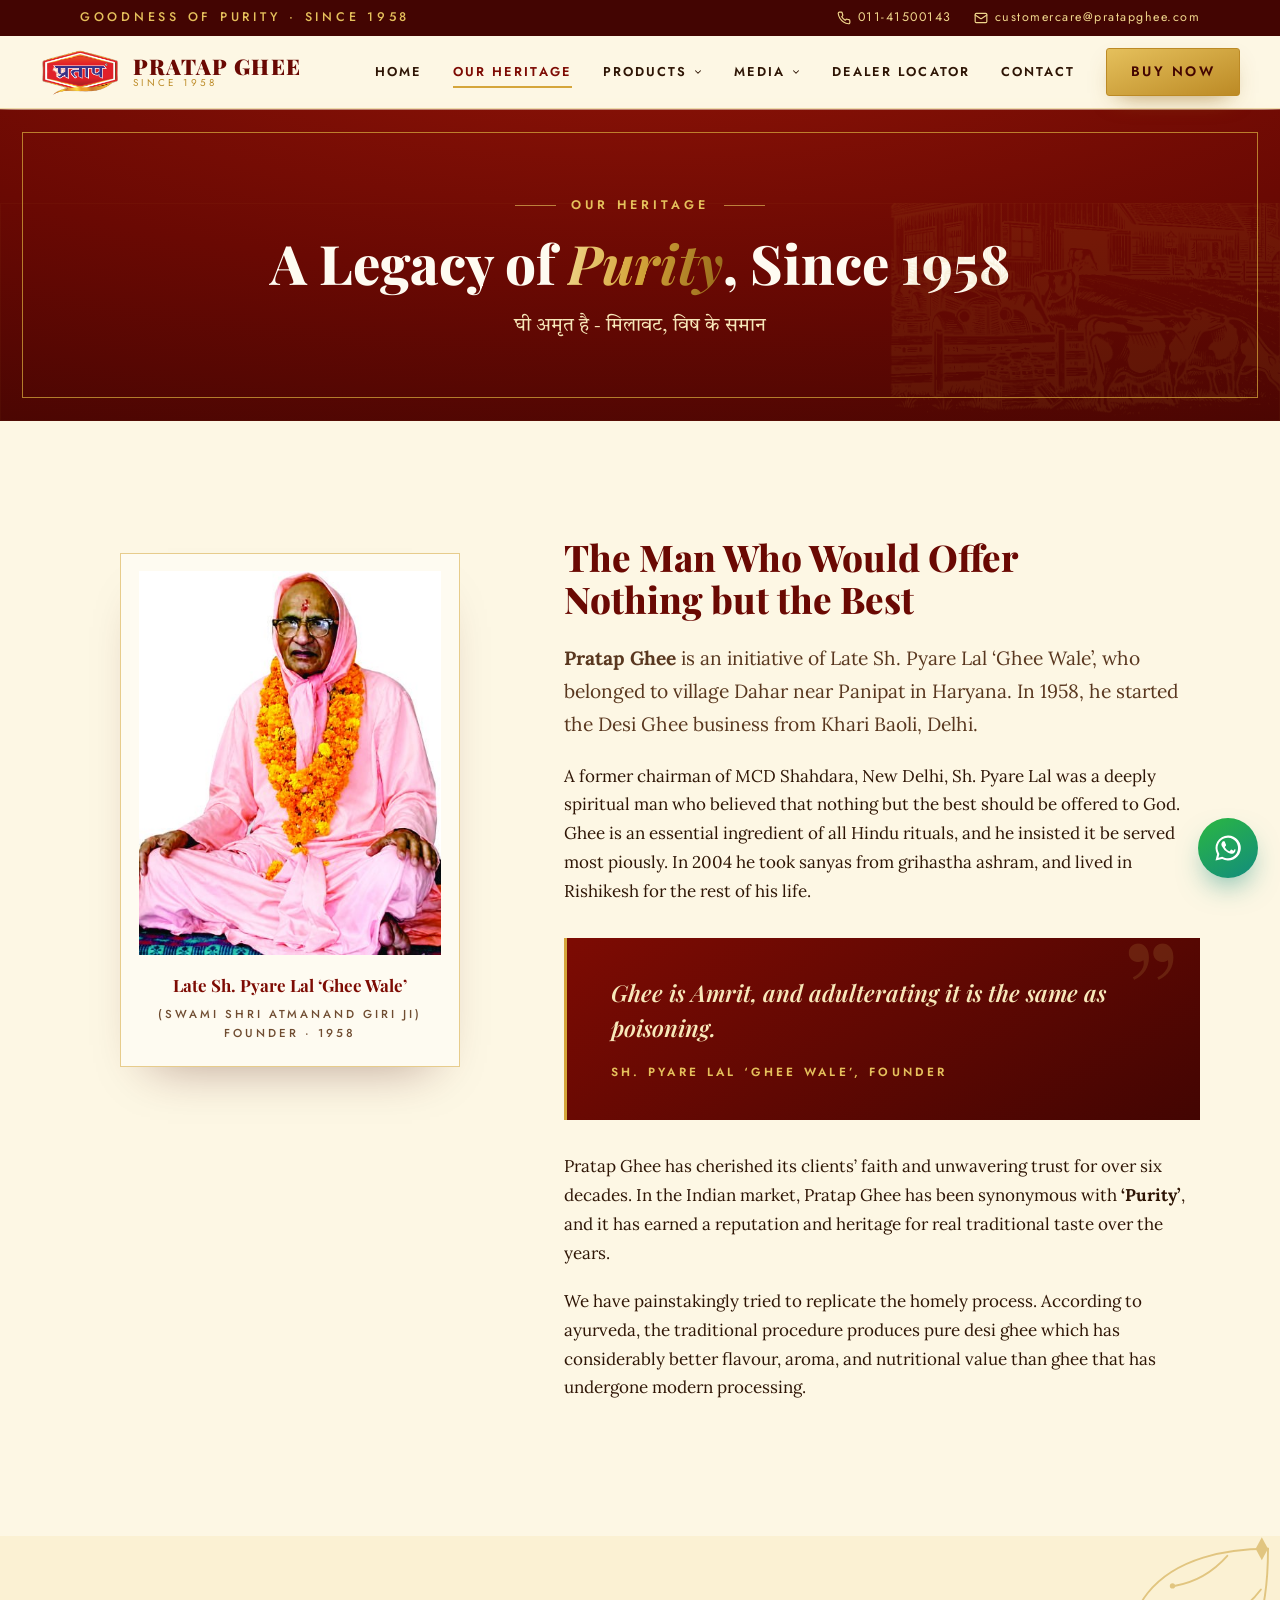
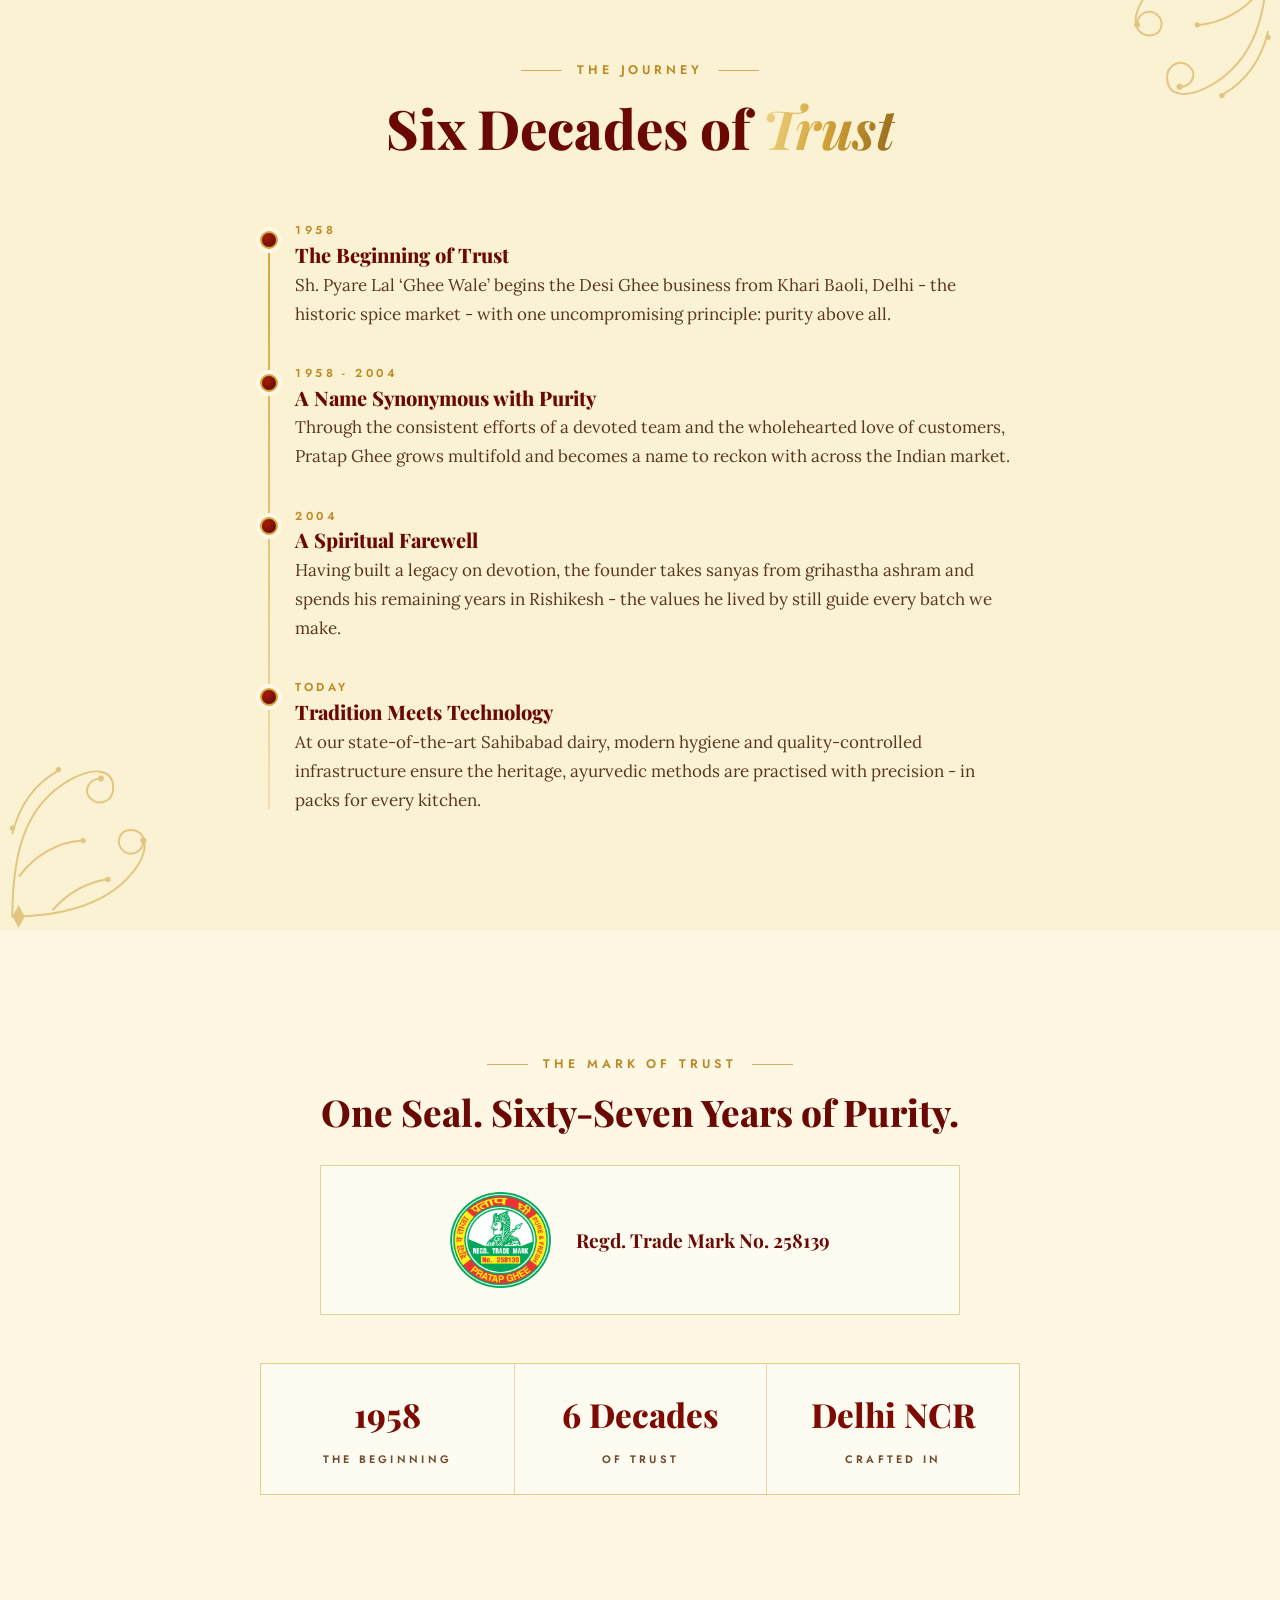
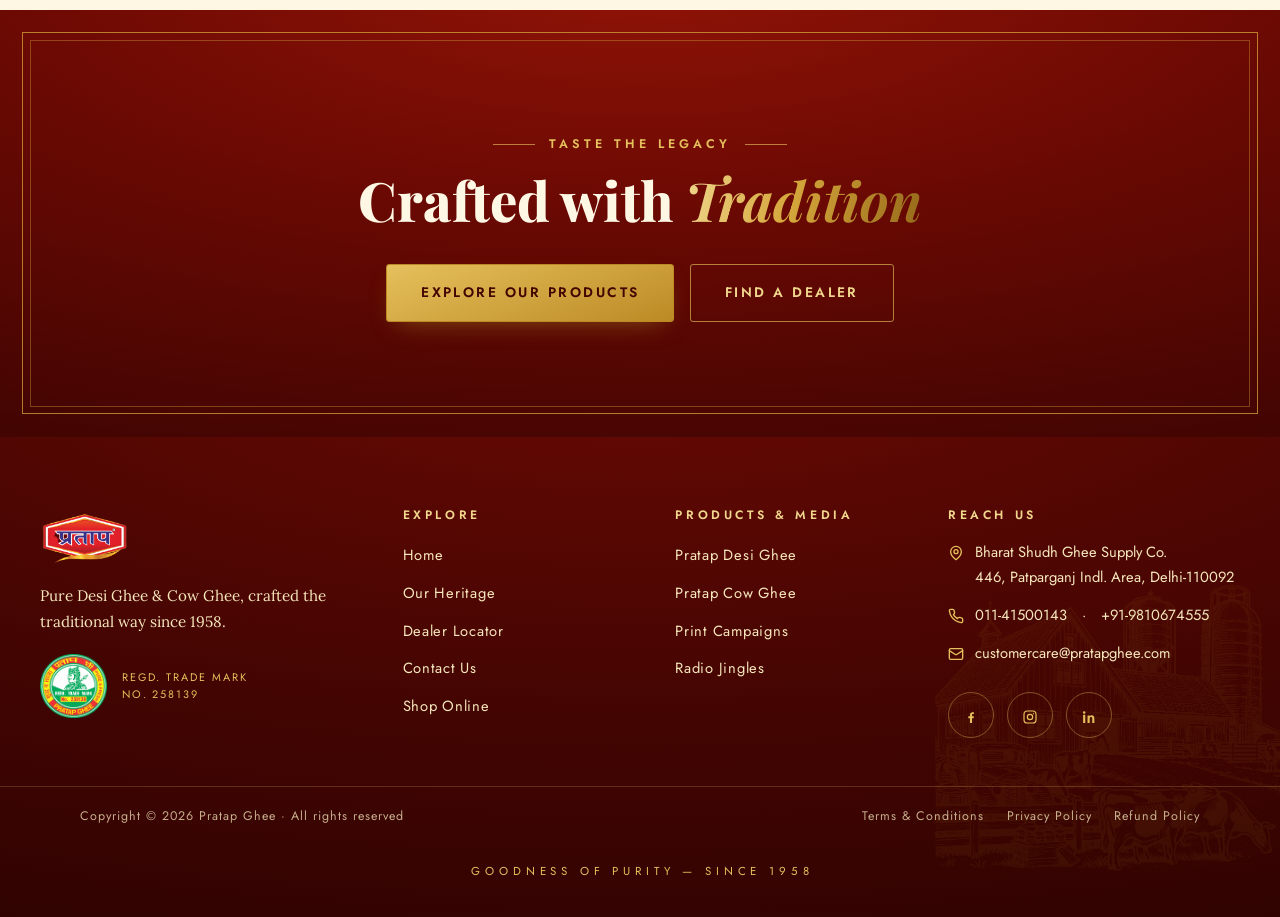
==== commit 7d8dfb6e: "Remove Hindi subtitles: footer tagline, hero band, seal strip" ====
--- a/about.html
+++ b/about.html
@@ -156,7 +156,6 @@
           <img src="assets/img/trademark.png" alt="Pratap Ghee registered trademark seal featuring Maharana Pratap">
           <div>
             <strong>Regd. Trade Mark No. 258139</strong>
-            <span>Shudh v Taaza &middot; Pure &amp; Fresh</span>
           </div>
         </div>
         <div class="stat-band mt-3 reveal" data-delay="2" style="max-width:760px; margin-inline:auto;">
@@ -183,7 +182,7 @@
     <div class="container footer-grid">
       <div class="footer-brand">
         <img class="footer-logo" src="assets/img/logo.png" alt="Pratap Ghee">
-        <p>Pure Desi Ghee &amp; Cow Ghee, crafted the traditional way since 1958. <span class="hindi" lang="hi">इसमें गाँव की वो बात... घी खाओ प्रताप...!</span></p>
+        <p>Pure Desi Ghee &amp; Cow Ghee, crafted the traditional way since 1958.</p>
         <div class="footer-seal">
           <img src="assets/img/trademark.png" alt="Pratap Ghee registered trademark seal" loading="lazy">
           <span>Regd. Trade Mark<br>No. 258139</span>
--- a/css/style.css
+++ b/css/style.css
@@ -310,8 +310,8 @@
 }
 .tagline-band .hindi { font-family: var(--font-hindi); text-transform: none; letter-spacing: .06em; font-size: .95rem; }
 .tagline-band span.dot { color: var(--gold-500); margin: 0 1.1rem; }
-/* the spans are: hindi(1) dot(2) dot(3) band-opt(4) - hide the 2nd dot + optional text */
-@media (max-width: 700px) { .tagline-band span.dot:nth-of-type(3), .tagline-band .band-opt { display: none; } }
+/* on small screens keep only "Trusted for over six decades"; dot + trailing text share .band-opt */
+@media (max-width: 700px) { .tagline-band .band-opt { display: none; } }
 
 /* ---------- Sections ---------- */
 .section { padding-block: var(--section-pad); position: relative; }
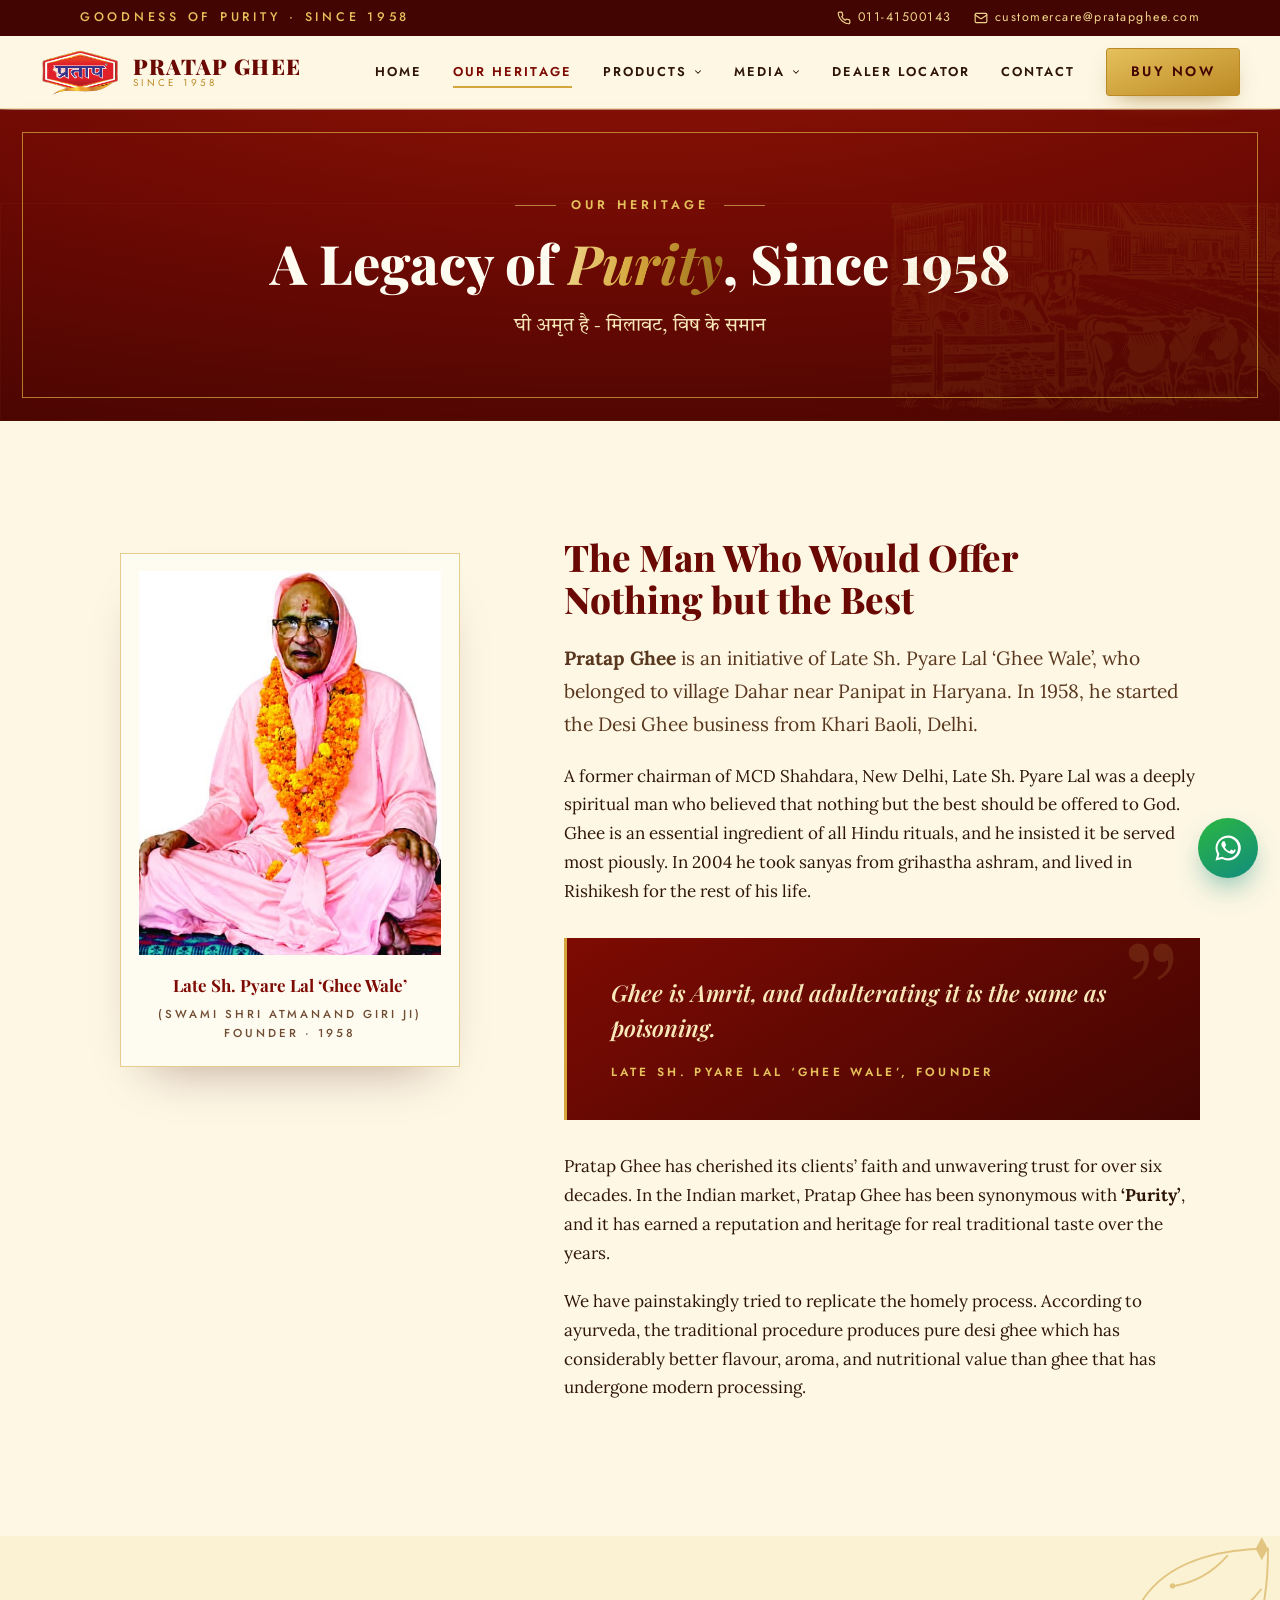
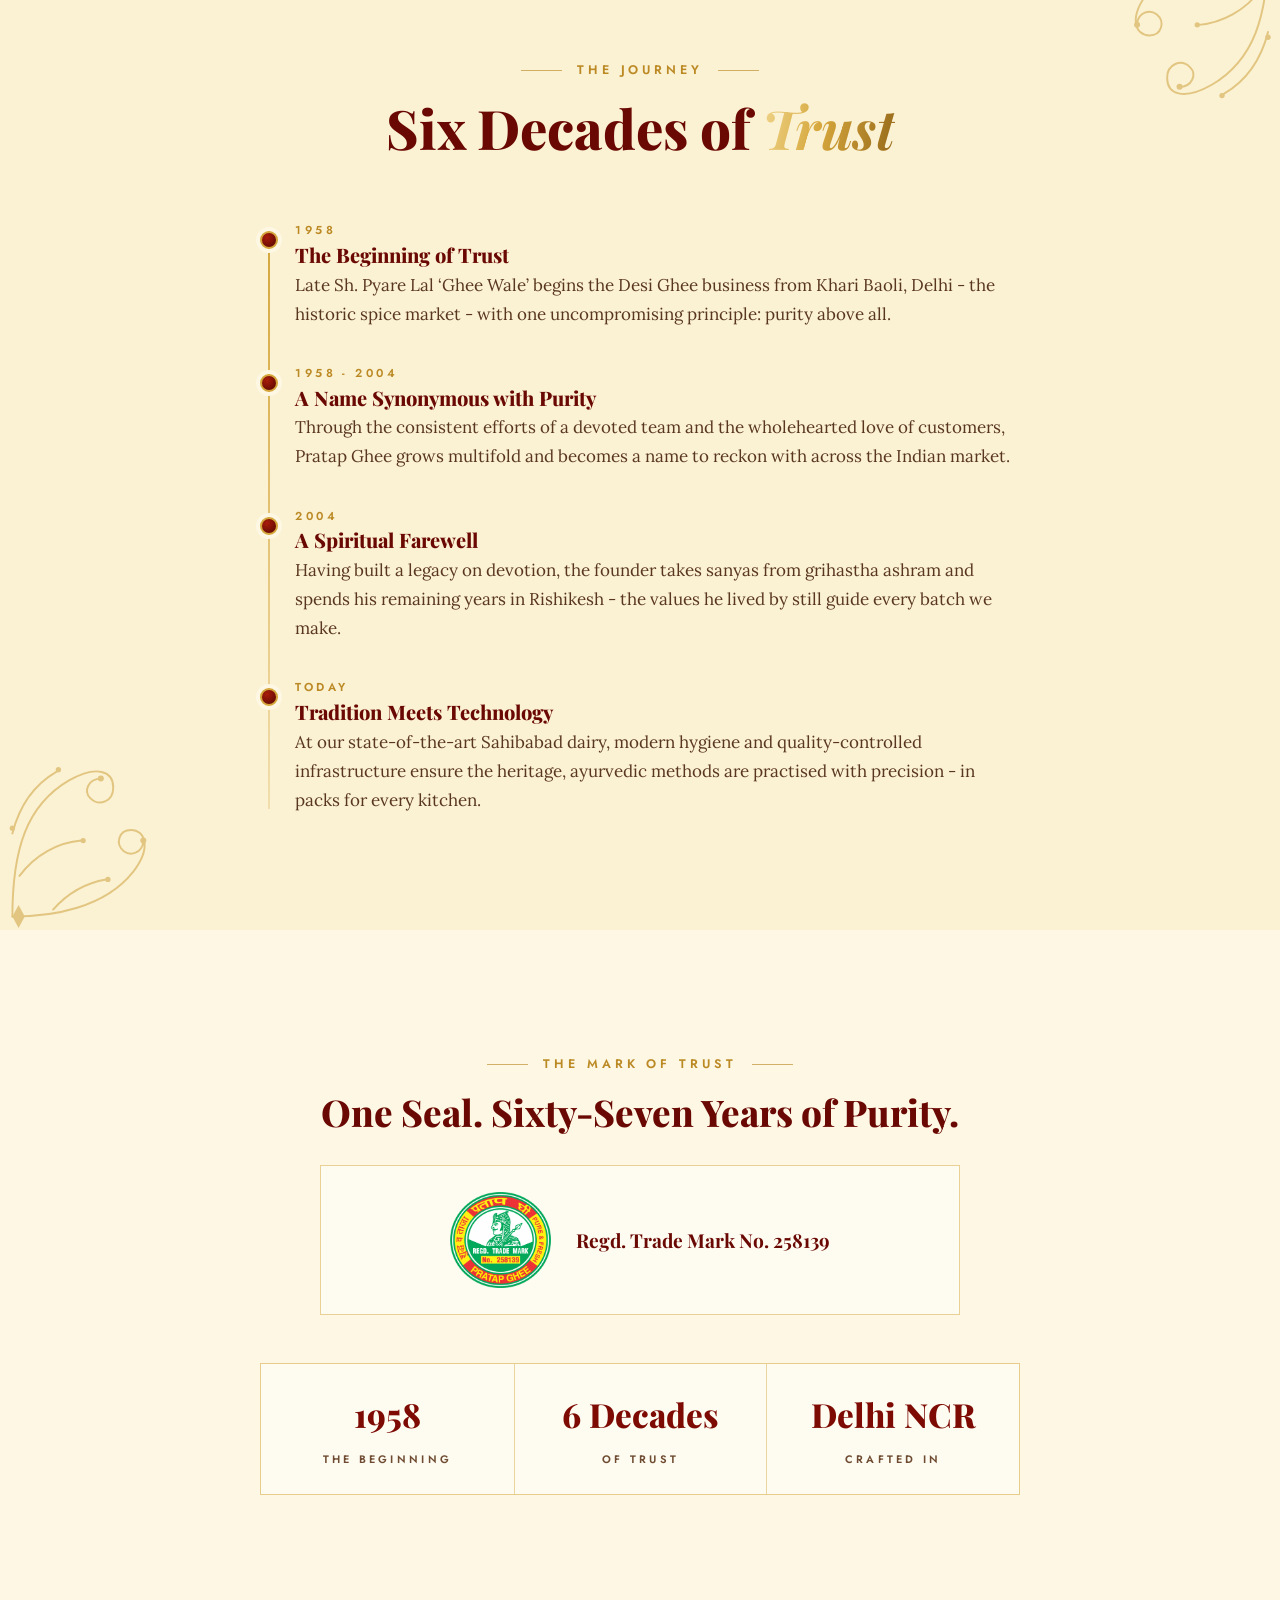
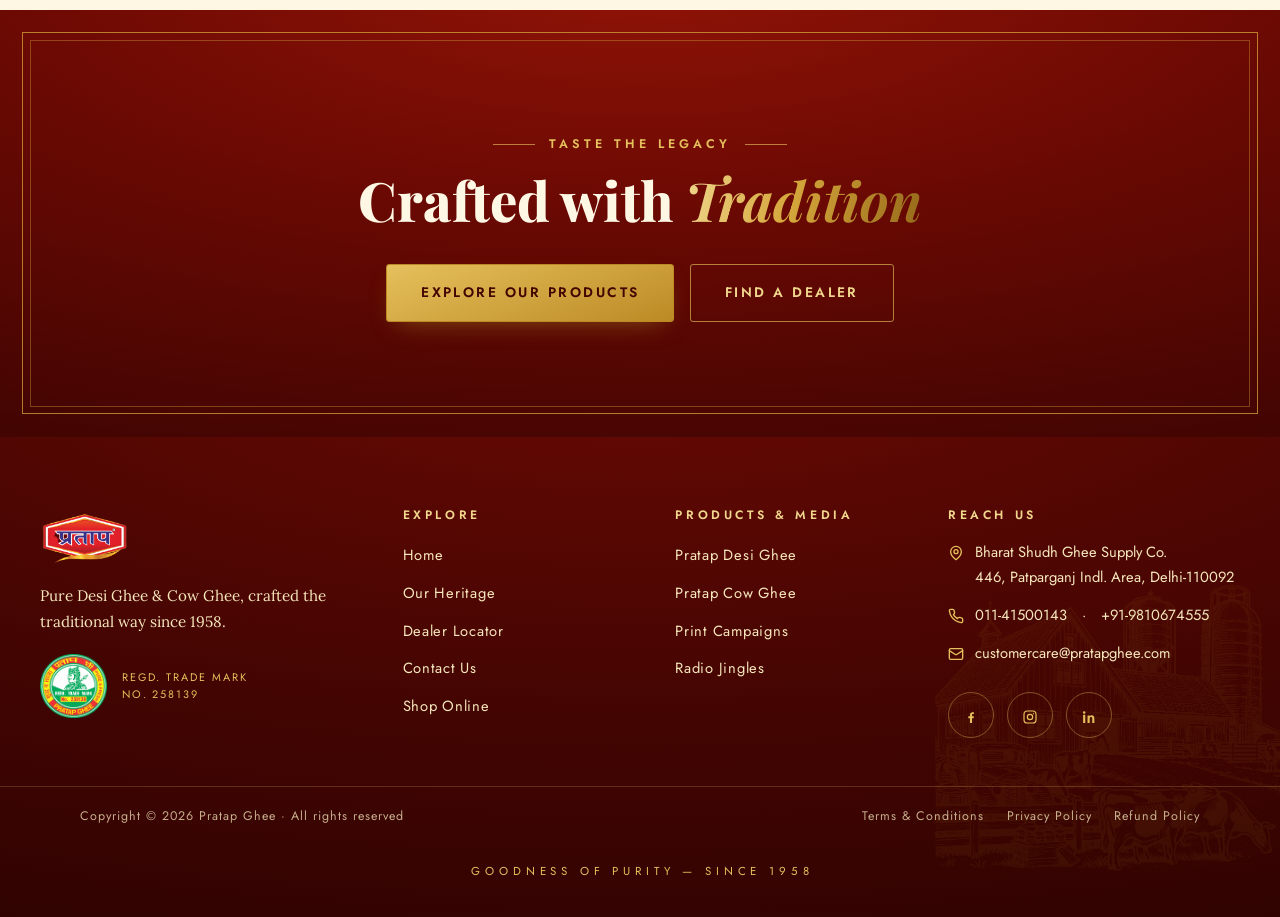
==== commit 90acf957: "Add 'Late' before all remaining Sh. Pyare Lal mentions" ====
--- a/about.html
+++ b/about.html
@@ -108,10 +108,10 @@
         <div>
           <h2 id="story-h" class="display-md reveal">The Man Who Would Offer<br>Nothing but the Best</h2>
           <p class="lead reveal" data-delay="1"><strong>Pratap Ghee</strong> is an initiative of Late Sh. Pyare Lal &lsquo;Ghee Wale&rsquo;, who belonged to village Dahar near Panipat in Haryana. In 1958, he started the Desi Ghee business from Khari Baoli, Delhi.</p>
-          <p class="reveal" data-delay="1">A former chairman of MCD Shahdara, New Delhi, Sh. Pyare Lal was a deeply spiritual man who believed that nothing but the best should be offered to God. Ghee is an essential ingredient of all Hindu rituals, and he insisted it be served most piously. In 2004 he took sanyas from grihastha ashram, and lived in Rishikesh for the rest of his life.</p>
+          <p class="reveal" data-delay="1">A former chairman of MCD Shahdara, New Delhi, Late Sh. Pyare Lal was a deeply spiritual man who believed that nothing but the best should be offered to God. Ghee is an essential ingredient of all Hindu rituals, and he insisted it be served most piously. In 2004 he took sanyas from grihastha ashram, and lived in Rishikesh for the rest of his life.</p>
           <div class="quote-box reveal" data-delay="2">
             <blockquote>Ghee is Amrit, and adulterating it is the same as poisoning.</blockquote>
-            <cite>Sh. Pyare Lal &lsquo;Ghee Wale&rsquo;, Founder</cite>
+            <cite>Late Sh. Pyare Lal &lsquo;Ghee Wale&rsquo;, Founder</cite>
           </div>
           <p class="reveal" data-delay="2">Pratap Ghee has cherished its clients&rsquo; faith and unwavering trust for over six decades. In the Indian market, Pratap Ghee has been synonymous with <strong>&lsquo;Purity&rsquo;</strong>, and it has earned a reputation and heritage for real traditional taste over the years.</p>
           <p class="reveal" data-delay="2">We have painstakingly tried to replicate the homely process. According to ayurveda, the traditional procedure produces pure desi ghee which has considerably better flavour, aroma, and nutritional value than ghee that has undergone modern processing.</p>
@@ -128,7 +128,7 @@
         <div class="timeline">
           <div class="timeline-item reveal">
             <h3><span>1958</span>The Beginning of Trust</h3>
-            <p>Sh. Pyare Lal &lsquo;Ghee Wale&rsquo; begins the Desi Ghee business from Khari Baoli, Delhi - the historic spice market - with one uncompromising principle: purity above all.</p>
+            <p>Late Sh. Pyare Lal &lsquo;Ghee Wale&rsquo; begins the Desi Ghee business from Khari Baoli, Delhi - the historic spice market - with one uncompromising principle: purity above all.</p>
           </div>
           <div class="timeline-item reveal" data-delay="1">
             <h3><span>1958 - 2004</span>A Name Synonymous with Purity</h3>
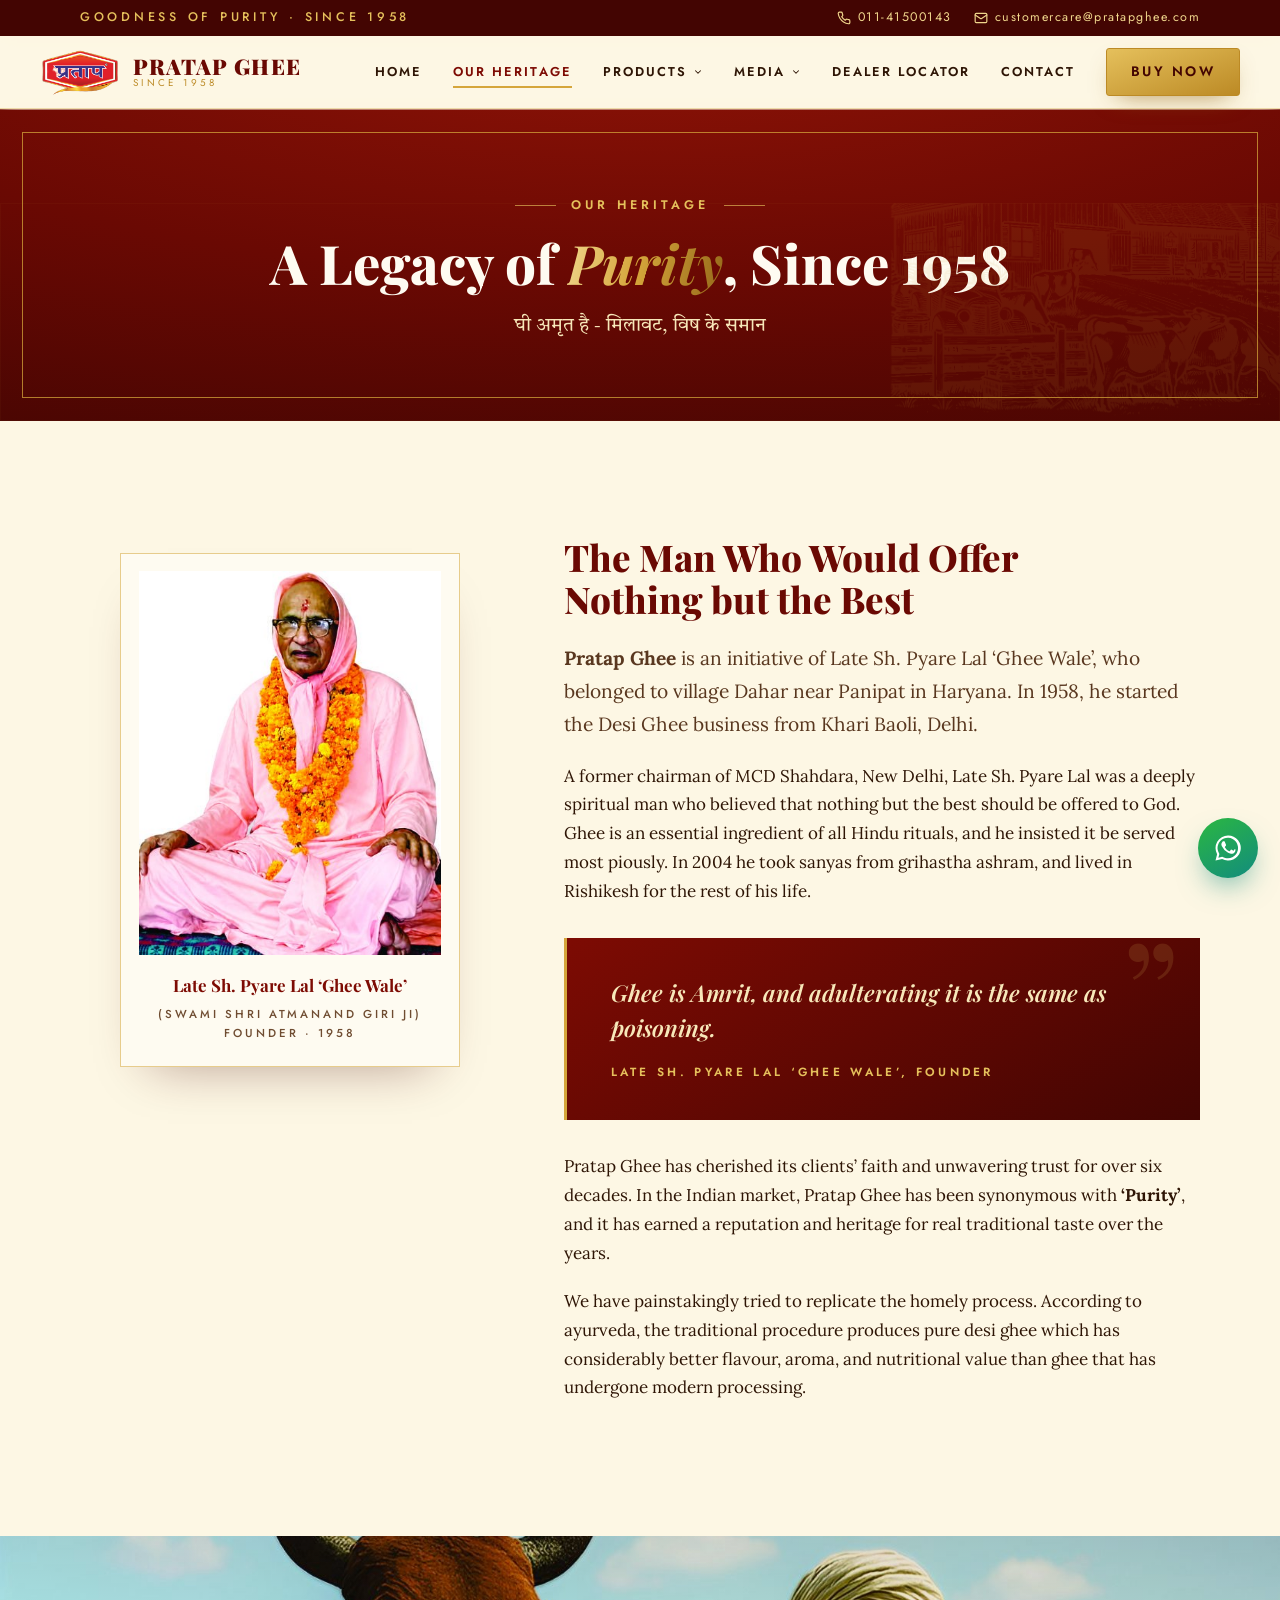
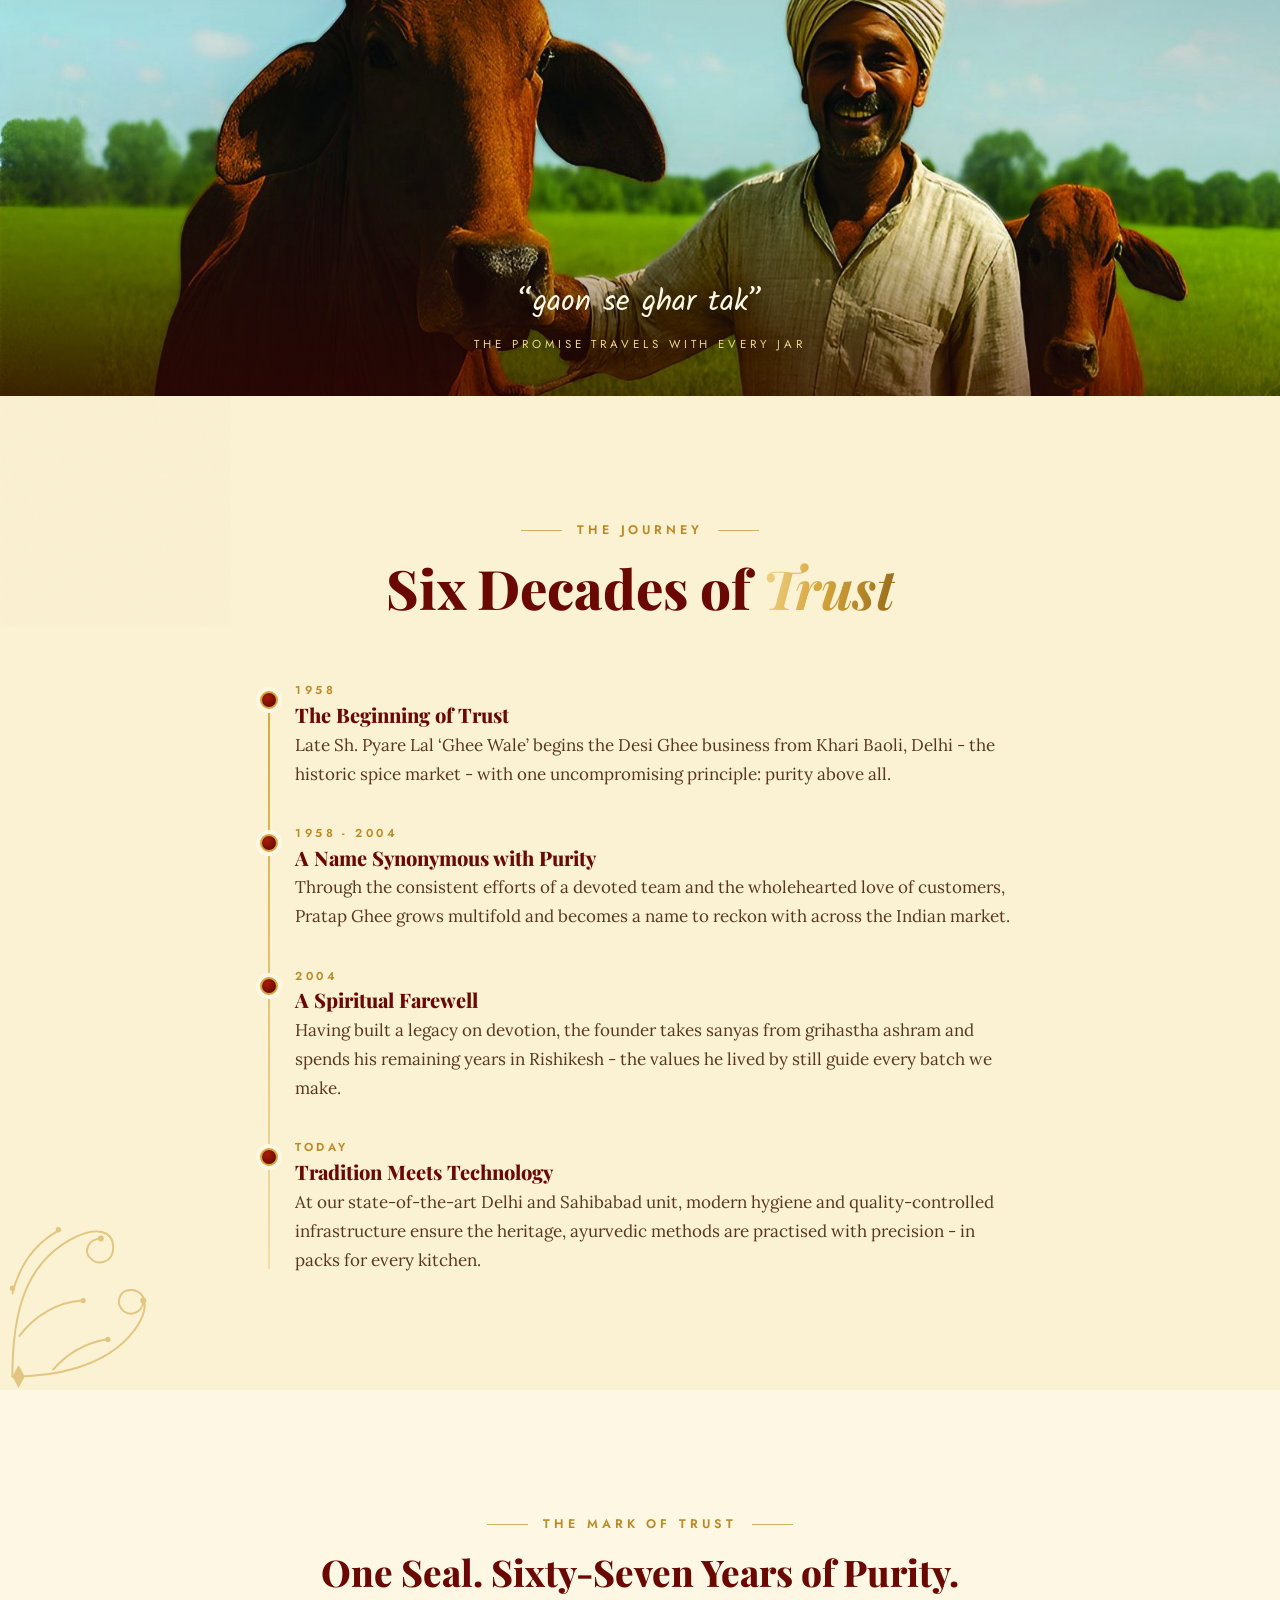
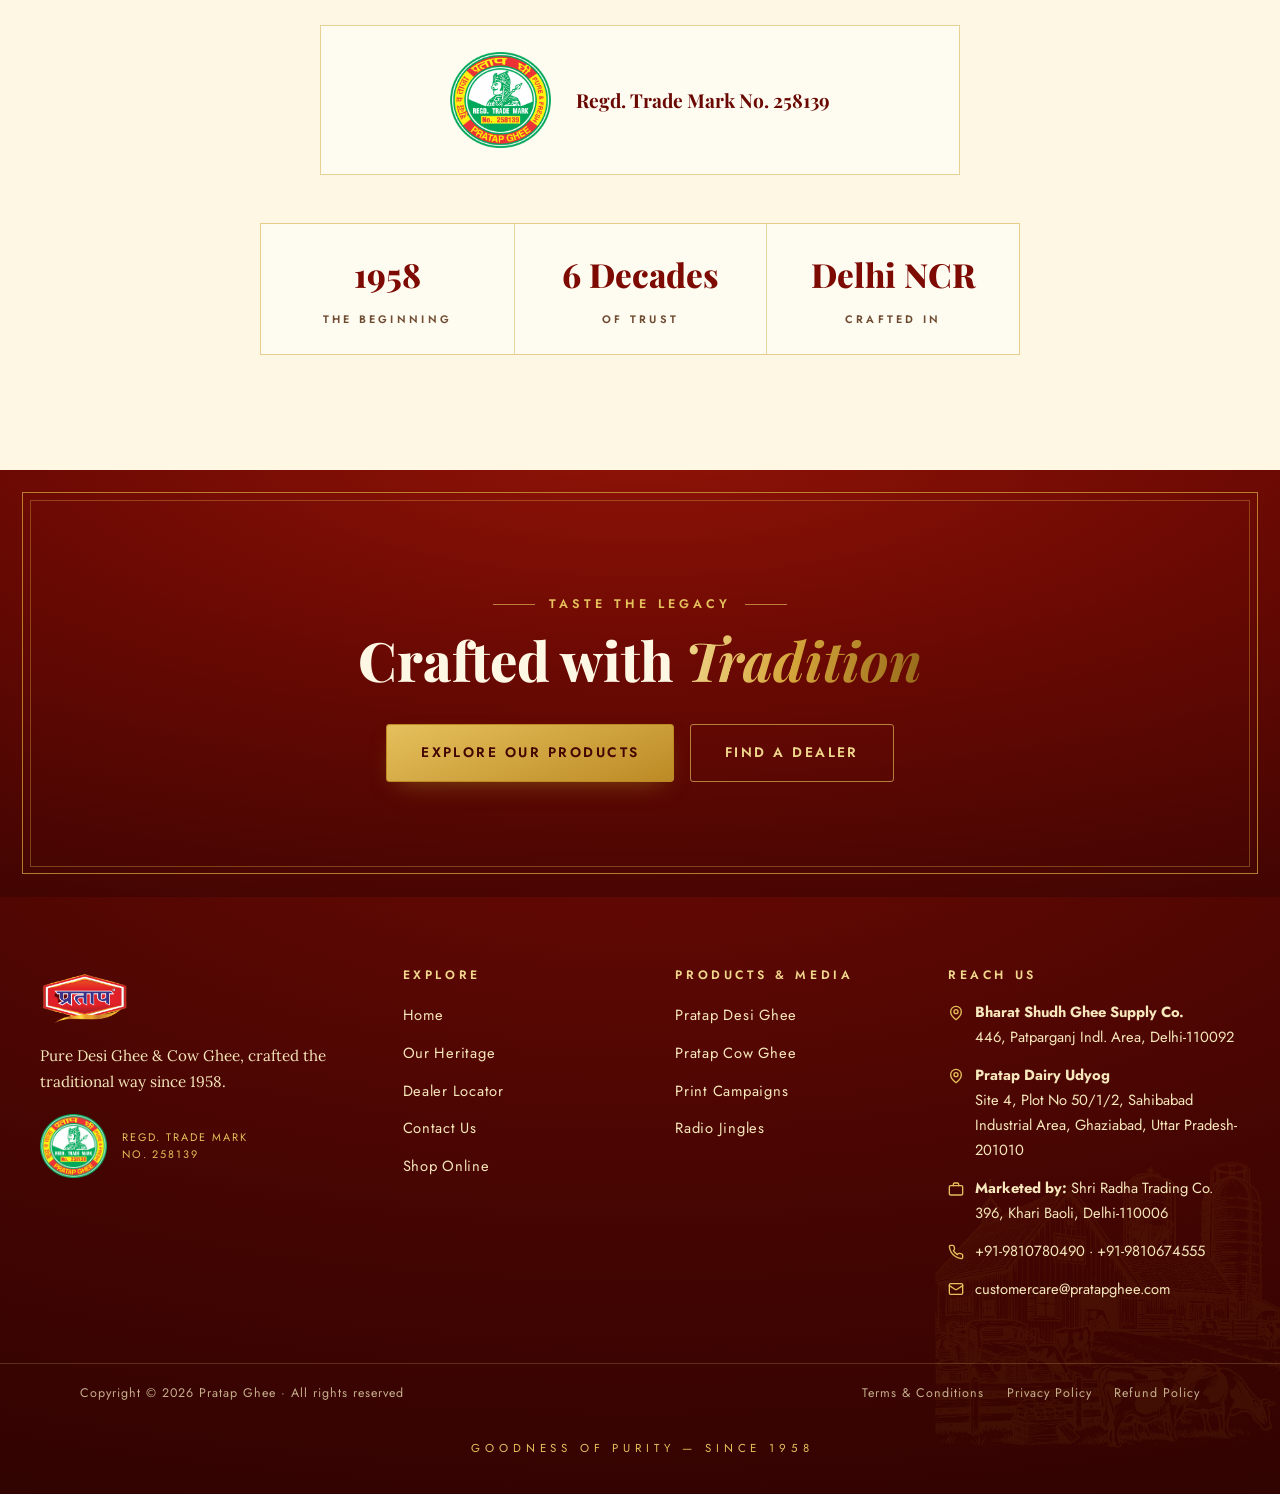
==== commit 6accd5c4: "Village nostalgia layer, footer contacts, Delhi/Sahibabad unit, hero button" ====
--- a/about.html
+++ b/about.html
@@ -9,7 +9,7 @@
   <link rel="icon" type="image/png" href="assets/img/favicon.png">
   <link rel="preconnect" href="https://fonts.googleapis.com">
   <link rel="preconnect" href="https://fonts.gstatic.com" crossorigin>
-  <link href="https://fonts.googleapis.com/css2?family=Playfair+Display:ital,wght@0,600;0,700;0,800;0,900;1,600;1,700&family=Lora:ital,wght@0,400;0,500;1,400&family=Jost:wght@400;500;600;700&family=Tiro+Devanagari+Hindi&display=swap" rel="stylesheet">
+  <link href="https://fonts.googleapis.com/css2?family=Playfair+Display:ital,wght@0,600;0,700;0,800;0,900;1,600;1,700&family=Lora:ital,wght@0,400;0,500;1,400&family=Jost:wght@400;500;600;700&family=Tiro+Devanagari+Hindi&family=Kalam:wght@400;700&display=swap" rel="stylesheet">
   <link rel="stylesheet" href="css/style.css">
 </head>
 <body>
@@ -119,7 +119,12 @@
       </div>
     </section>
 
-    <section class="section section--parchment flourish" aria-labelledby="journey-h">
+    <figure class="farm-band reveal">
+      <img src="assets/img/village-farm.jpg" alt="A smiling farmer in a turban standing with his desi cows in a green field" loading="lazy">
+      <figcaption>&ldquo;gaon se ghar tak&rdquo;<span>The promise travels with every jar</span></figcaption>
+    </figure>
+
+    <section class="section section--parchment flourish texture" aria-labelledby="journey-h">
       <div class="container">
         <div class="section__head">
           <p class="eyebrow reveal">The Journey</p>
@@ -140,7 +145,7 @@
           </div>
           <div class="timeline-item reveal" data-delay="3">
             <h3><span>Today</span>Tradition Meets Technology</h3>
-            <p>At our state-of-the-art Sahibabad dairy, modern hygiene and quality-controlled infrastructure ensure the heritage, ayurvedic methods are practised with precision - in packs for every kitchen.</p>
+            <p>At our state-of-the-art Delhi and Sahibabad unit, modern hygiene and quality-controlled infrastructure ensure the heritage, ayurvedic methods are practised with precision - in packs for every kitchen.</p>
           </div>
         </div>
       </div>
@@ -209,14 +214,12 @@
       </div>
       <div class="footer-contact">
         <h4>Reach Us</h4>
-        <p><svg viewBox="0 0 24 24" fill="none" stroke="currentColor" stroke-width="2" stroke-linecap="round" stroke-linejoin="round" aria-hidden="true"><path d="M20 10c0 6-8 12-8 12s-8-6-8-12a8 8 0 0 1 16 0z"/><circle cx="12" cy="10" r="3"/></svg>Bharat Shudh Ghee Supply Co.<br>446, Patparganj Indl. Area, Delhi-110092</p>
-        <p><svg viewBox="0 0 24 24" fill="none" stroke="currentColor" stroke-width="2" stroke-linecap="round" stroke-linejoin="round" aria-hidden="true"><path d="M22 16.9v3a2 2 0 0 1-2.2 2 19.8 19.8 0 0 1-8.6-3.1 19.5 19.5 0 0 1-6-6A19.8 19.8 0 0 1 2.1 4.2 2 2 0 0 1 4.1 2h3a2 2 0 0 1 2 1.7c.13.96.36 1.9.7 2.8a2 2 0 0 1-.45 2.1L8.1 9.9a16 16 0 0 0 6 6l1.3-1.3a2 2 0 0 1 2.1-.45c.9.34 1.84.57 2.8.7A2 2 0 0 1 22 16.9z"/></svg><a href="tel:01141500143">011-41500143</a>&nbsp;&middot;&nbsp;<a href="tel:+919810674555">+91-9810674555</a></p>
+        <p><svg viewBox="0 0 24 24" fill="none" stroke="currentColor" stroke-width="2" stroke-linecap="round" stroke-linejoin="round" aria-hidden="true"><path d="M20 10c0 6-8 12-8 12s-8-6-8-12a8 8 0 0 1 16 0z"/><circle cx="12" cy="10" r="3"/></svg><span><strong>Bharat Shudh Ghee Supply Co.</strong><br>446, Patparganj Indl. Area, Delhi-110092</span></p>
+        <p><svg viewBox="0 0 24 24" fill="none" stroke="currentColor" stroke-width="2" stroke-linecap="round" stroke-linejoin="round" aria-hidden="true"><path d="M20 10c0 6-8 12-8 12s-8-6-8-12a8 8 0 0 1 16 0z"/><circle cx="12" cy="10" r="3"/></svg><span><strong>Pratap Dairy Udyog</strong><br>Site 4, Plot No 50/1/2, Sahibabad Industrial Area, Ghaziabad, Uttar Pradesh-201010</span></p>
+        <p><svg viewBox="0 0 24 24" fill="none" stroke="currentColor" stroke-width="2" stroke-linecap="round" stroke-linejoin="round" aria-hidden="true"><rect width="20" height="14" x="2" y="7" rx="2"/><path d="M16 7V5a2 2 0 0 0-2-2h-4a2 2 0 0 0-2 2v2"/></svg><span><strong>Marketed by:</strong> Shri Radha Trading Co.<br>396, Khari Baoli, Delhi-110006</span></p>
+        <p><svg viewBox="0 0 24 24" fill="none" stroke="currentColor" stroke-width="2" stroke-linecap="round" stroke-linejoin="round" aria-hidden="true"><path d="M22 16.9v3a2 2 0 0 1-2.2 2 19.8 19.8 0 0 1-8.6-3.1 19.5 19.5 0 0 1-6-6A19.8 19.8 0 0 1 2.1 4.2 2 2 0 0 1 4.1 2h3a2 2 0 0 1 2 1.7c.13.96.36 1.9.7 2.8a2 2 0 0 1-.45 2.1L8.1 9.9a16 16 0 0 0 6 6l1.3-1.3a2 2 0 0 1 2.1-.45c.9.34 1.84.57 2.8.7A2 2 0 0 1 22 16.9z"/></svg><span><a href="tel:+919810780490">+91-9810780490</a>&nbsp;&middot;&nbsp;<a href="tel:+919810674555">+91-9810674555</a></span></p>
         <p><svg viewBox="0 0 24 24" fill="none" stroke="currentColor" stroke-width="2" stroke-linecap="round" stroke-linejoin="round" aria-hidden="true"><rect width="20" height="16" x="2" y="4" rx="2"/><path d="m22 7-8.97 5.7a1.94 1.94 0 0 1-2.06 0L2 7"/></svg><a href="mailto:customercare@pratapghee.com">customercare@pratapghee.com</a></p>
-        <div class="social-row">
-          <a href="https://www.facebook.com/pratapgheeofficial" target="_blank" rel="noopener" aria-label="Pratap Ghee on Facebook"><svg viewBox="0 0 24 24" fill="currentColor" aria-hidden="true"><path d="M13.5 21v-7h2.4l.4-3h-2.8V9.1c0-.9.2-1.5 1.5-1.5h1.4V4.9c-.3 0-1.2-.1-2.2-.1-2.2 0-3.7 1.3-3.7 3.9V11H8v3h2.5v7z"/></svg></a>
-          <a href="https://www.instagram.com/pratapghee/" target="_blank" rel="noopener" aria-label="Pratap Ghee on Instagram"><svg viewBox="0 0 24 24" fill="none" stroke="currentColor" stroke-width="1.8" stroke-linecap="round" stroke-linejoin="round" aria-hidden="true"><rect width="18" height="18" x="3" y="3" rx="5"/><circle cx="12" cy="12" r="4"/><circle cx="17.2" cy="6.8" r=".9" fill="currentColor" stroke="none"/></svg></a>
-          <a href="https://www.linkedin.com/company/pratapghee" target="_blank" rel="noopener" aria-label="Pratap Ghee on LinkedIn"><svg viewBox="0 0 24 24" fill="currentColor" aria-hidden="true"><path d="M6.4 8.6H3.2V21h3.2zM4.8 3.2a1.9 1.9 0 1 0 0 3.8 1.9 1.9 0 0 0 0-3.8zM13 14.5c0-1.4.6-2.4 2-2.4s1.9 1 1.9 2.4V21H20v-6.9c0-3.2-1.7-4.7-4-4.7a3.9 3.9 0 0 0-3 1.6v-1.4H9.8V21H13z"/></svg></a>
-        </div>
+      </div>
       </div>
     </div>
     <div class="footer-bottom">
--- a/css/style.css
+++ b/css/style.css
@@ -632,6 +632,96 @@
 .field .err { display: none; font-family: var(--font-ui); font-size: .78rem; color: var(--red-accent); margin-top: .3rem; }
 .field.invalid .err { display: block; }
 .field.invalid input, .field.invalid textarea { border-color: var(--red-accent); }
+
+/* ---------- Village nostalgia layer ---------- */
+.hand { font-family: "Kalam", "Comic Sans MS", cursive; }
+
+/* handmade-paper grain on warm sections */
+.texture { position: relative; }
+.texture::after {
+  content: ""; position: absolute; inset: 0; pointer-events: none; z-index: 0;
+  opacity: .05; mix-blend-mode: multiply;
+  background-image: url("data:image/svg+xml,%3Csvg xmlns='http://www.w3.org/2000/svg' width='180' height='180'%3E%3Cfilter id='n'%3E%3CfeTurbulence type='fractalNoise' baseFrequency='.9' numOctaves='2'/%3E%3C/filter%3E%3Crect width='180' height='180' filter='url(%23n)'/%3E%3C/svg%3E");
+}
+.texture > .container { position: relative; z-index: 1; }
+
+/* jharokha arch photo frame */
+.arch-frame {
+  margin: 0; background: var(--cream-25);
+  padding: 12px 12px 0;
+  border: 1px solid color-mix(in srgb, var(--gold-500) 60%, transparent);
+  border-radius: 999px 999px 8px 8px;
+  box-shadow: 0 30px 55px -32px rgba(67, 5, 2, .5);
+  position: relative; text-align: center;
+}
+.arch-frame::before {
+  content: ""; position: absolute; left: 50%; top: -9px; transform: translateX(-50%) rotate(45deg);
+  width: 14px; height: 14px; background: linear-gradient(135deg, var(--gold-400), var(--gold-600));
+  border: 1px solid var(--gold-600);
+}
+.arch-frame img {
+  width: 100%; height: auto; object-fit: cover; aspect-ratio: 5 / 6;
+  border-radius: 999px 999px 4px 4px;
+  border: 1px solid color-mix(in srgb, var(--gold-500) 40%, transparent);
+}
+.arch-frame figcaption {
+  font-family: "Kalam", cursive; font-size: 1.1rem; color: var(--maroon-700);
+  padding: .8rem .4rem .9rem;
+}
+
+.village-grid {
+  display: grid; grid-template-columns: minmax(300px, 440px) 1fr;
+  gap: clamp(2.5rem, 5vw, 4.5rem); align-items: center;
+}
+@media (max-width: 900px) { .village-grid { grid-template-columns: 1fr; } .arch-frame { max-width: 420px; margin-inline: auto; } }
+.village-grid .jingle { max-width: 460px; margin-top: 1.6rem; }
+.village-note { font-family: "Kalam", cursive; font-size: 1.05rem; color: var(--ink-600); margin-top: 1rem; }
+.village-note a { font-family: var(--font-ui); font-size: .8rem; letter-spacing: .14em; text-transform: uppercase; font-weight: 600; }
+
+/* warli folk-art divider band */
+.warli-divider {
+  height: 74px;
+  background:
+    url("../assets/img/warli-band.svg") repeat-x center / auto 46px,
+    linear-gradient(90deg, var(--maroon-950), var(--maroon-800) 50%, var(--maroon-950));
+  border-top: 1px solid color-mix(in srgb, var(--gold-500) 55%, transparent);
+  border-bottom: 1px solid color-mix(in srgb, var(--gold-500) 55%, transparent);
+}
+
+/* village process medallions */
+.process-row {
+  display: grid; grid-template-columns: repeat(auto-fit, minmax(min(100%, 210px), 1fr));
+  gap: clamp(1.4rem, 3vw, 2.4rem);
+  margin-top: clamp(3rem, 6vw, 4.5rem);
+  padding-top: clamp(2.2rem, 4vw, 3rem);
+  border-top: 1px dashed color-mix(in srgb, var(--gold-600) 45%, transparent);
+}
+.process-step { text-align: center; }
+.process-step .w-icon {
+  width: 86px; height: 86px; margin: 0 auto 1rem; border-radius: 50%;
+  background: radial-gradient(circle at 32% 28%, var(--maroon-500), var(--maroon-900));
+  border: 2px solid var(--gold-500);
+  box-shadow: 0 0 0 5px color-mix(in srgb, var(--gold-500) 22%, transparent), 0 14px 26px -14px rgba(67, 5, 2, .7);
+  display: grid; place-items: center; color: var(--gold-300);
+}
+.process-step .w-icon svg { width: 52px; height: 52px; }
+.process-step h3 { font-family: var(--font-ui); font-size: .82rem; font-weight: 700; letter-spacing: .2em; text-transform: uppercase; color: var(--maroon-800); margin-bottom: .35rem; }
+.process-step p { font-size: .95rem; color: var(--ink-700); margin: 0; max-width: 26ch; margin-inline: auto; }
+.process-step .step-no { display: block; font-family: "Kalam", cursive; color: var(--gold-600); font-size: 1rem; margin-bottom: .3rem; }
+
+/* full-bleed farm banner (about) */
+.farm-band { position: relative; overflow: hidden; margin: 0; }
+.farm-band img { width: 100%; height: clamp(280px, 44vw, 460px); object-fit: cover; object-position: center 30%; display: block; }
+.farm-band::after {
+  content: ""; position: absolute; inset: 0;
+  background: linear-gradient(185deg, rgba(67, 5, 2, .18) 0%, transparent 35%, transparent 55%, rgba(48, 3, 1, .78) 100%);
+}
+.farm-band figcaption {
+  position: absolute; left: 0; right: 0; bottom: clamp(1.2rem, 4vw, 2.6rem); z-index: 1; text-align: center;
+  font-family: "Kalam", cursive; font-size: clamp(1.25rem, 2.6vw, 1.9rem); color: var(--cream-50);
+  text-shadow: 0 2px 14px rgba(0, 0, 0, .55);
+}
+.farm-band figcaption span { display: block; font-family: var(--font-ui); font-size: .72rem; letter-spacing: .34em; text-transform: uppercase; color: var(--gold-300); margin-top: .4rem; }
 
 /* ---------- Timeline (about) ---------- */
 .timeline { position: relative; max-width: 760px; margin-inline: auto; padding-left: 2.2rem; }
